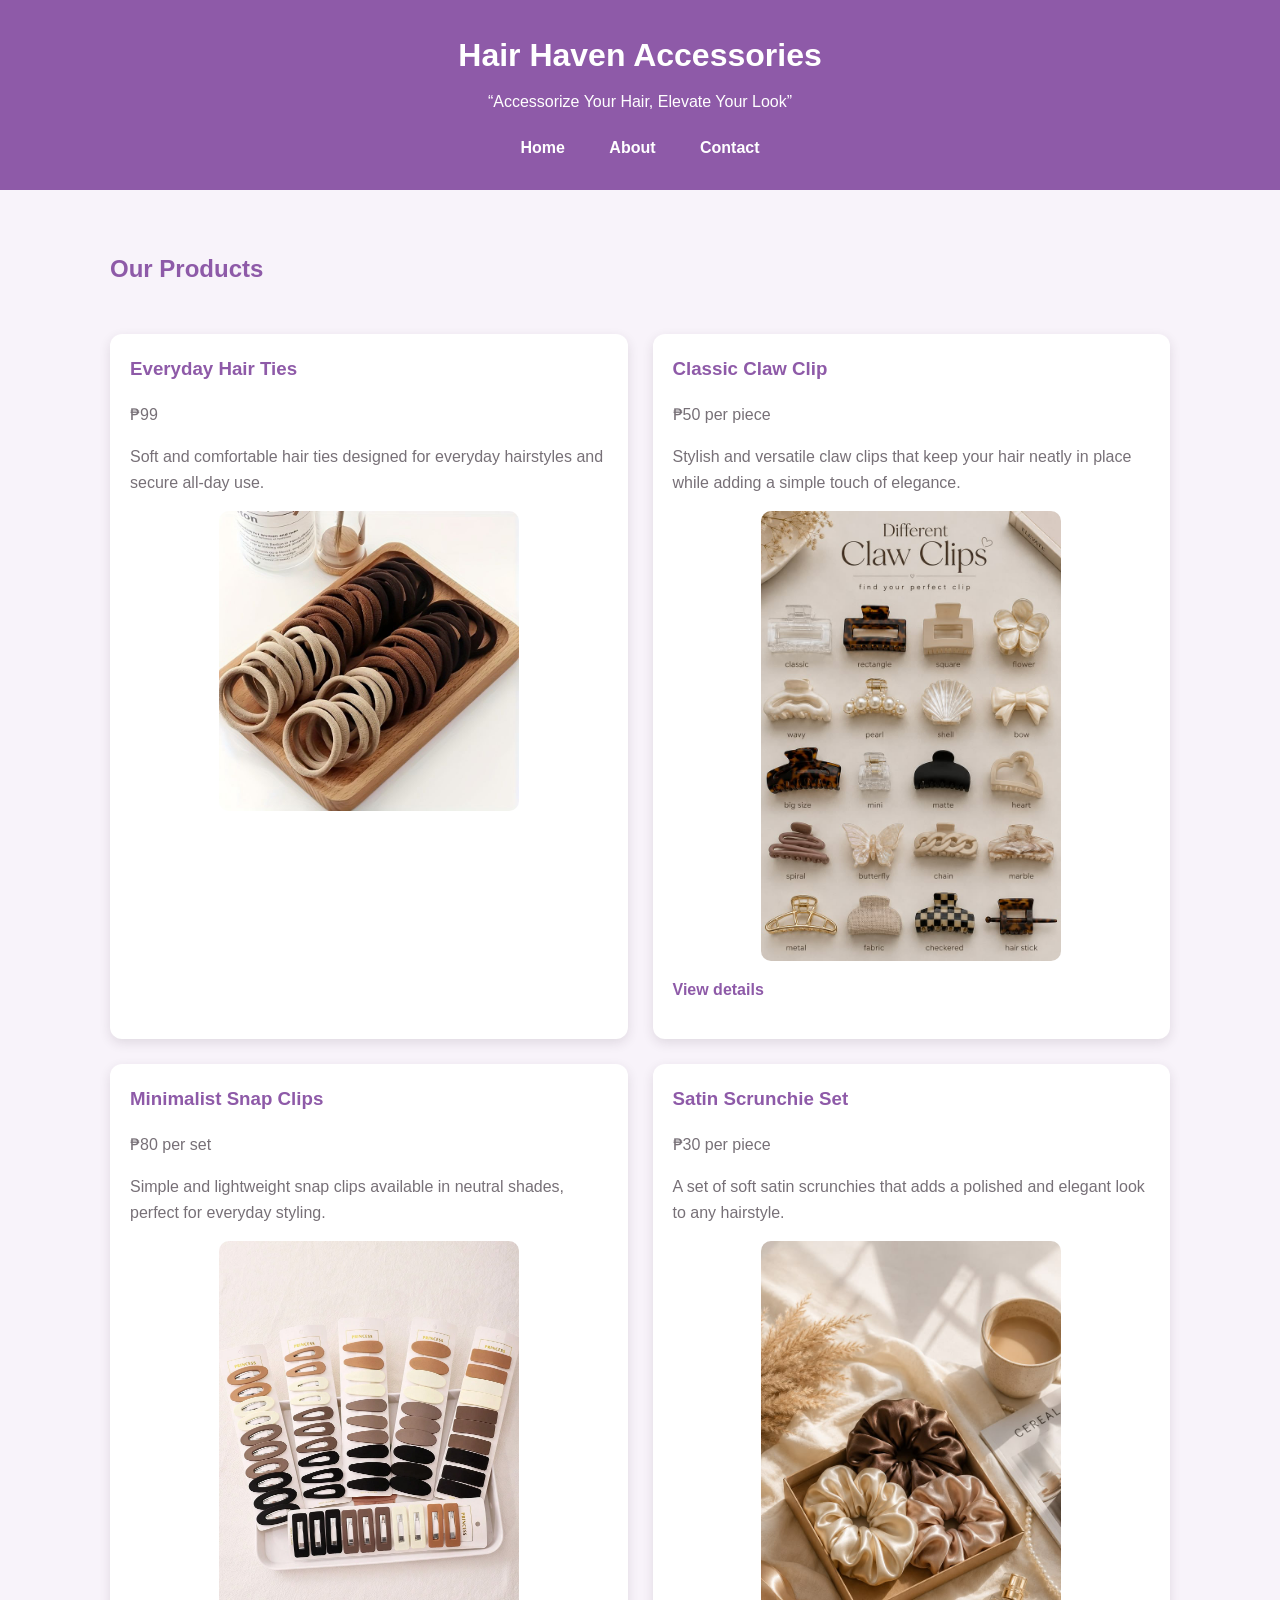
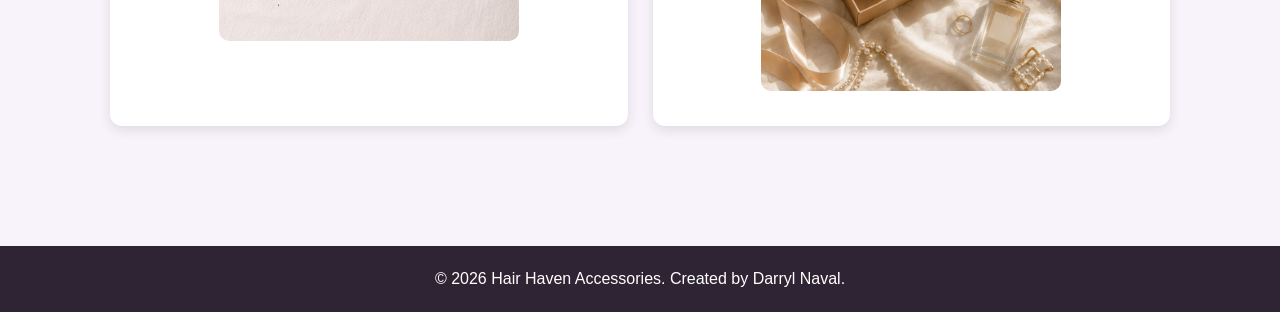
==== index.html @ d2555571 "Add files via upload" ====
<!DOCTYPE html>
<html lang="en">

<head>
    <meta charset="UTF-8">
    <meta name="viewport" content="width=device-width, initial-scale=1.0">

    <title>Hair Haven Accessories</title>

    <link rel="stylesheet" href="style.css">
</head>

<body>

    <header>

        <h1>Hair Haven Accessories</h1>

        <p>
            “Accessorize Your Hair, Elevate Your Look”
        </p>

        <nav>
            <ul>
                <li><a href="index.html">Home</a></li>
                <li><a href="about.html">About</a></li>
                <li><a href="contact.html">Contact</a></li>
            </ul>
        </nav>

    </header>

    <main>

        <section>

            <h2>Our Products</h2>

            <article>

                <h3>Everyday Hair Ties</h3>

                <p>₱99</p>

                <p>
                    Soft and comfortable hair ties designed for everyday
                    hairstyles and secure all-day use.
                </p>

                <img
                    src="hairtie.jpg"
                    alt="Neutral-colored fabric hair ties arranged on a wooden tray"
                    width="300"
                >

            </article>

            <article>

                <h3>Classic Claw Clip</h3>

                <p>₱50 per piece</p>

                <p>
                    Stylish and versatile claw clips that keep your hair
                    neatly in place while adding a simple touch of elegance.
                </p>

                <img
                    src="clamp.jpg"
                    alt="Collection of neutral-colored claw clips in different shapes and designs"
                    width="300"
                >

                <p>
                    <a href="products/classic-claw-clip.html">
                        View details
                    </a>
                </p>

            </article>

            <article>

                <h3>Minimalist Snap Clips</h3>

                <p>₱80 per set</p>

                <p>
                    Simple and lightweight snap clips available in neutral
                    shades, perfect for everyday styling.
                </p>

                <img
                    src="snapclip.jpg"
                    alt="Set of neutral-colored snap hair clips arranged on a white tray"
                    width="300"
                >

            </article>

            <article>

                <h3>Satin Scrunchie Set</h3>

                <p>₱30 per piece</p>

                <p>
                    A set of soft satin scrunchies that adds a polished and
                    elegant look to any hairstyle.
                </p>

                <img
                    src="scrunchies.jpg"
                    alt="Three satin scrunchies in cream, beige, and brown colors inside a box"
                    width="300"
                >

            </article>

        </section>

    </main>

    <footer>

        <p>
            &copy; 2026 Hair Haven Accessories. Created by Darryl Naval.
        </p>

    </footer>

</body>

</html>
---- style.css ----
/* =========================================
   1. VARIABLES
   ========================================= */

:root {
    --brand-color: #8e5aa8;
    --dark-ink: #2f2433;
    --muted-grey: #777077;
    --light-background: #f8f3fa;
}


/* =========================================
   2. BASE STYLES
   ========================================= */

* {
    box-sizing: border-box;
}

body {
    margin: 0;
    font-family: Arial, Helvetica, sans-serif;
    line-height: 1.6;
    color: var(--dark-ink);
    background-color: var(--light-background);
}

img {
    max-width: 100%;
    height: auto;
}


/* =========================================
   3. LAYOUT REGIONS
   ========================================= */

header {
    background-color: var(--brand-color);
    color: white;
    padding: 30px 20px;
    text-align: center;
}

header h1 {
    margin: 0 0 8px;
    font-size: 2rem;
}

header p {
    margin: 0 0 20px;
}

nav ul {
    list-style: none;
    padding: 0;
    margin: 0;
}

nav li {
    display: inline-block;
    margin: 0 8px;
}

nav a {
    color: white;
    text-decoration: none;
    font-weight: bold;
    padding: 8px 12px;
}

nav a:hover {
    text-decoration: underline;
}

main {
    max-width: 1100px;
    margin: 0 auto;
    padding: 40px 20px;
}

section {
    margin-bottom: 40px;
}

section h2 {
    color: var(--brand-color);
    margin-bottom: 20px;
}

footer {
    background-color: var(--dark-ink);
    color: white;
    text-align: center;
    padding: 20px;
    margin-top: 40px;
}

footer p {
    margin: 0;
}


/* =========================================
   4. COMPONENTS — PRODUCT CARDS
   ========================================= */

section:has(article) {
    display: grid;
    grid-template-columns: repeat(2, 1fr);
    gap: 25px;
}

section:has(article) h2 {
    grid-column: 1 / -1;
}

article {
    background-color: white;
    padding: 20px;
    border-radius: 12px;
    box-shadow: 0 4px 12px rgba(47, 36, 51, 0.12);
}

article h3 {
    color: var(--brand-color);
    margin-top: 0;
}

article p {
    color: var(--muted-grey);
}

article img {
    display: block;
    width: 100%;
    max-width: 300px;
    margin: 15px auto;
    border-radius: 10px;
}

article a {
    color: var(--brand-color);
    font-weight: bold;
    text-decoration: none;
}

article a:hover {
    text-decoration: underline;
}


/* =========================================
   5. FORMS AND OTHER ELEMENTS
   ========================================= */

form {
    background-color: white;
    padding: 25px;
    border-radius: 12px;
    box-shadow: 0 4px 12px rgba(47, 36, 51, 0.10);
}

fieldset {
    border: 1px solid #ddd3e2;
    border-radius: 8px;
    padding: 20px;
}

legend {
    color: var(--brand-color);
    font-weight: bold;
    padding: 0 8px;
}

input,
select,
textarea {
    width: 100%;
    max-width: 600px;
    padding: 10px;
    border: 1px solid #cfc5d2;
    border-radius: 6px;
    font: inherit;
}

textarea {
    resize: vertical;
}

button {
    background-color: var(--brand-color);
    color: white;
    border: none;
    padding: 10px 18px;
    border-radius: 6px;
    cursor: pointer;
    font-weight: bold;
}

button:hover {
    opacity: 0.9;
}


/* =========================================
   6. TABLE
   ========================================= */

table {
    width: 100%;
    border-collapse: collapse;
    background-color: white;
}

th,
td {
    padding: 12px;
    border: 1px solid #ddd3e2;
    text-align: left;
}

th {
    background-color: var(--brand-color);
    color: white;
}


/* =========================================
   7. RESPONSIVE DESIGN
   ========================================= */

@media (max-width: 700px) {

    section:has(article) {
        grid-template-columns: 1fr;
    }

    nav li {
        display: block;
        margin: 8px 0;
    }

    main {
        padding: 25px 15px;
    }

    header {
        padding: 25px 15px;
    }
}
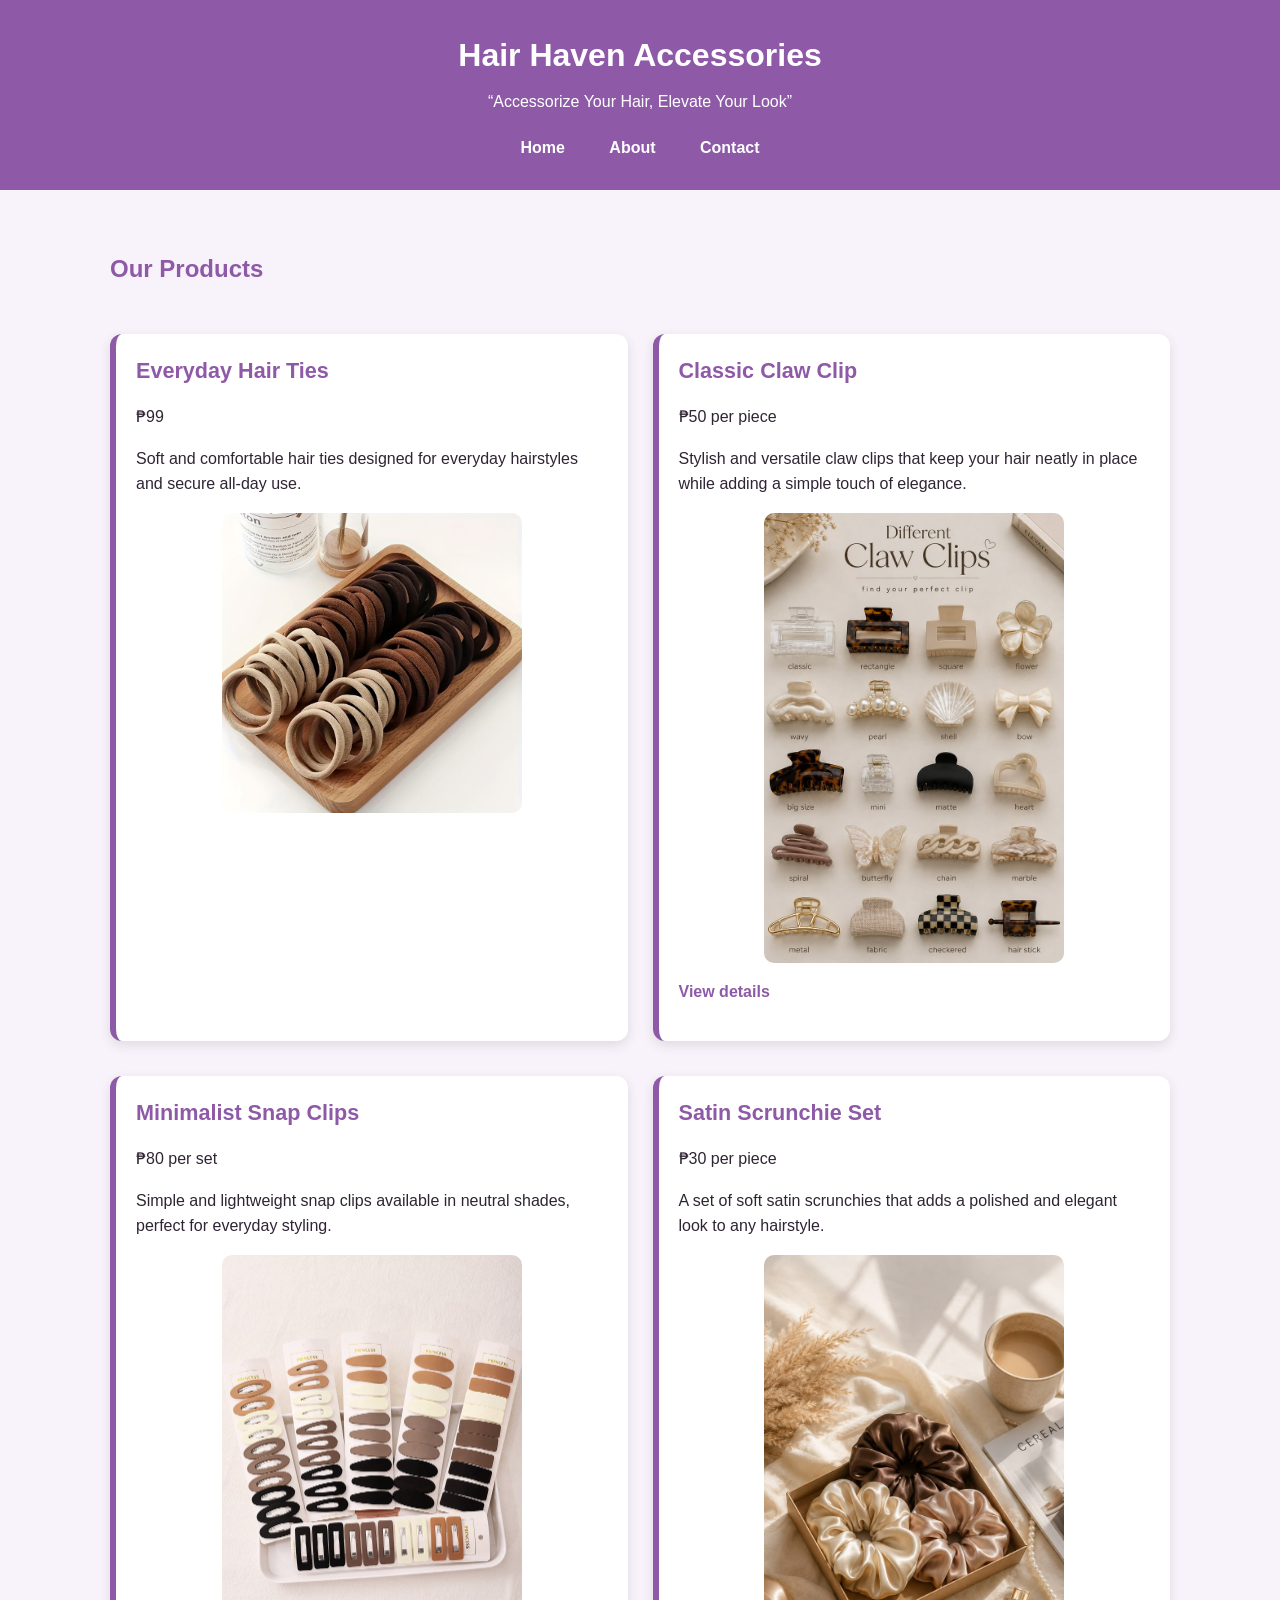
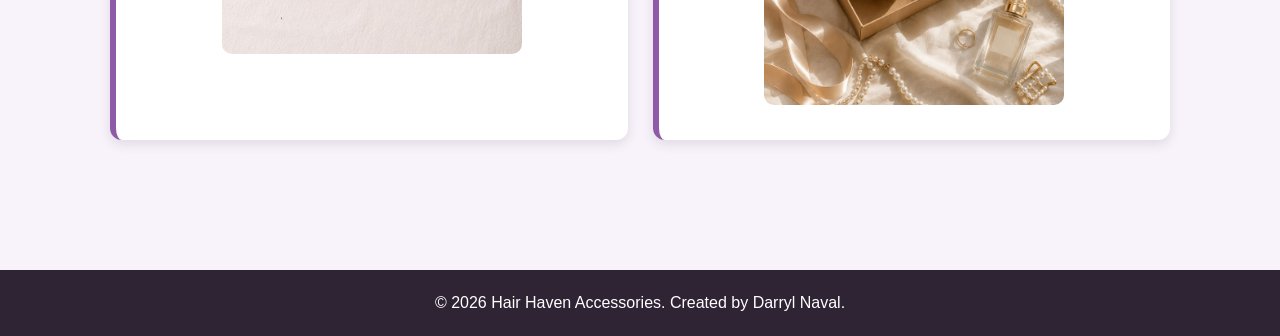
==== commit 6e8d6a89: "styling product card and form" ====
--- a/index.html
+++ b/index.html
@@ -36,9 +36,9 @@
 
             <h2>Our Products</h2>
 
-            <article>
+            <article class="product-card">
 
-                <h3>Everyday Hair Ties</h3>
+    <h3>Everyday Hair Ties</h3>
 
                 <p>₱99</p>
 
@@ -55,9 +55,9 @@
 
             </article>
 
-            <article>
+            <article class="product-card">
 
-                <h3>Classic Claw Clip</h3>
+    <h3>Classic Claw Clip</h3>
 
                 <p>₱50 per piece</p>
 
@@ -80,9 +80,9 @@
 
             </article>
 
-            <article>
+            <article class="product-card">
 
-                <h3>Minimalist Snap Clips</h3>
+    <h3>Minimalist Snap Clips</h3>
 
                 <p>₱80 per set</p>
 
@@ -99,9 +99,9 @@
 
             </article>
 
-            <article>
+            <article class="product-card">
 
-                <h3>Satin Scrunchie Set</h3>
+    <h3>Satin Scrunchie Set</h3>
 
                 <p>₱30 per piece</p>
 
--- a/style.css
+++ b/style.css
@@ -3,9 +3,9 @@
    ========================================= */
 
 :root {
-    --brand-color: #8e5aa8;
+    --brand: #8e5aa8;
     --dark-ink: #2f2433;
-    --muted-grey: #777077;
+    --muted-grey: #5f5861;
     --light-background: #f8f3fa;
 }
 
@@ -37,7 +37,7 @@
    ========================================= */
 
 header {
-    background-color: var(--brand-color);
+    background-color: var(--brand);
     color: white;
     padding: 30px 20px;
     text-align: center;
@@ -85,7 +85,7 @@
 }
 
 section h2 {
-    color: var(--brand-color);
+    color: var(--brand);
     margin-bottom: 20px;
 }
 
@@ -103,36 +103,40 @@
 
 
 /* =========================================
-   4. COMPONENTS — PRODUCT CARDS
-   ========================================= */
-
-section:has(article) {
+   4. PRODUCT CARDS
+   ========================================= */
+
+section:has(.product-card) {
     display: grid;
     grid-template-columns: repeat(2, 1fr);
     gap: 25px;
 }
 
-section:has(article) h2 {
+section:has(.product-card) h2 {
     grid-column: 1 / -1;
 }
 
-article {
-    background-color: white;
+.product-card {
+    background-color: white;
+    border-radius: 12px;
+    border-left: 6px solid var(--brand);
     padding: 20px;
-    border-radius: 12px;
+    margin-bottom: 10px;
     box-shadow: 0 4px 12px rgba(47, 36, 51, 0.12);
 }
 
-article h3 {
-    color: var(--brand-color);
+.product-card h3 {
+    color: var(--brand);
+    font-size: 1.35rem;
     margin-top: 0;
-}
-
-article p {
-    color: var(--muted-grey);
-}
-
-article img {
+    margin-bottom: 10px;
+}
+
+.product-card p {
+    color: var(--dark-ink);
+}
+
+.product-card img {
     display: block;
     width: 100%;
     max-width: 300px;
@@ -140,19 +144,19 @@
     border-radius: 10px;
 }
 
-article a {
-    color: var(--brand-color);
+.product-card a {
+    color: var(--brand);
     font-weight: bold;
     text-decoration: none;
 }
 
-article a:hover {
+.product-card a:hover {
     text-decoration: underline;
 }
 
 
 /* =========================================
-   5. FORMS AND OTHER ELEMENTS
+   5. CONTACT AND ORDER FORMS
    ========================================= */
 
 form {
@@ -163,15 +167,20 @@
 }
 
 fieldset {
-    border: 1px solid #ddd3e2;
-    border-radius: 8px;
+    border: 1px solid #cfc5d2;
+    border-radius: 10px;
     padding: 20px;
+    margin-bottom: 20px;
 }
 
 legend {
-    color: var(--brand-color);
+    color: var(--brand);
     font-weight: bold;
     padding: 0 8px;
+}
+
+label {
+    font-weight: bold;
 }
 
 input,
@@ -179,23 +188,43 @@
 textarea {
     width: 100%;
     max-width: 600px;
-    padding: 10px;
-    border: 1px solid #cfc5d2;
+    padding: 12px;
+    border: 1px solid #a99fac;
     border-radius: 6px;
     font: inherit;
+    color: var(--dark-ink);
+    background-color: white;
 }
 
 textarea {
     resize: vertical;
 }
 
+
+/* =========================================
+   6. FORM FOCUS STATE
+   ========================================= */
+
+input:focus,
+textarea:focus,
+select:focus {
+    outline: 3px solid var(--brand);
+    outline-offset: 2px;
+}
+
+
+/* =========================================
+   7. SUBMIT BUTTON
+   ========================================= */
+
 button {
-    background-color: var(--brand-color);
-    color: white;
+    background-color: var(--brand);
+    color: white;
+    padding: 12px 20px;
     border: none;
-    padding: 10px 18px;
     border-radius: 6px;
     cursor: pointer;
+    font: inherit;
     font-weight: bold;
 }
 
@@ -203,9 +232,14 @@
     opacity: 0.9;
 }
 
-
-/* =========================================
-   6. TABLE
+button:focus {
+    outline: 3px solid var(--brand);
+    outline-offset: 2px;
+}
+
+
+/* =========================================
+   8. TABLE
    ========================================= */
 
 table {
@@ -217,23 +251,23 @@
 th,
 td {
     padding: 12px;
-    border: 1px solid #ddd3e2;
+    border: 1px solid #cfc5d2;
     text-align: left;
 }
 
 th {
-    background-color: var(--brand-color);
-    color: white;
-}
-
-
-/* =========================================
-   7. RESPONSIVE DESIGN
+    background-color: var(--brand);
+    color: white;
+}
+
+
+/* =========================================
+   9. RESPONSIVE DESIGN
    ========================================= */
 
 @media (max-width: 700px) {
 
-    section:has(article) {
+    section:has(.product-card) {
         grid-template-columns: 1fr;
     }
 
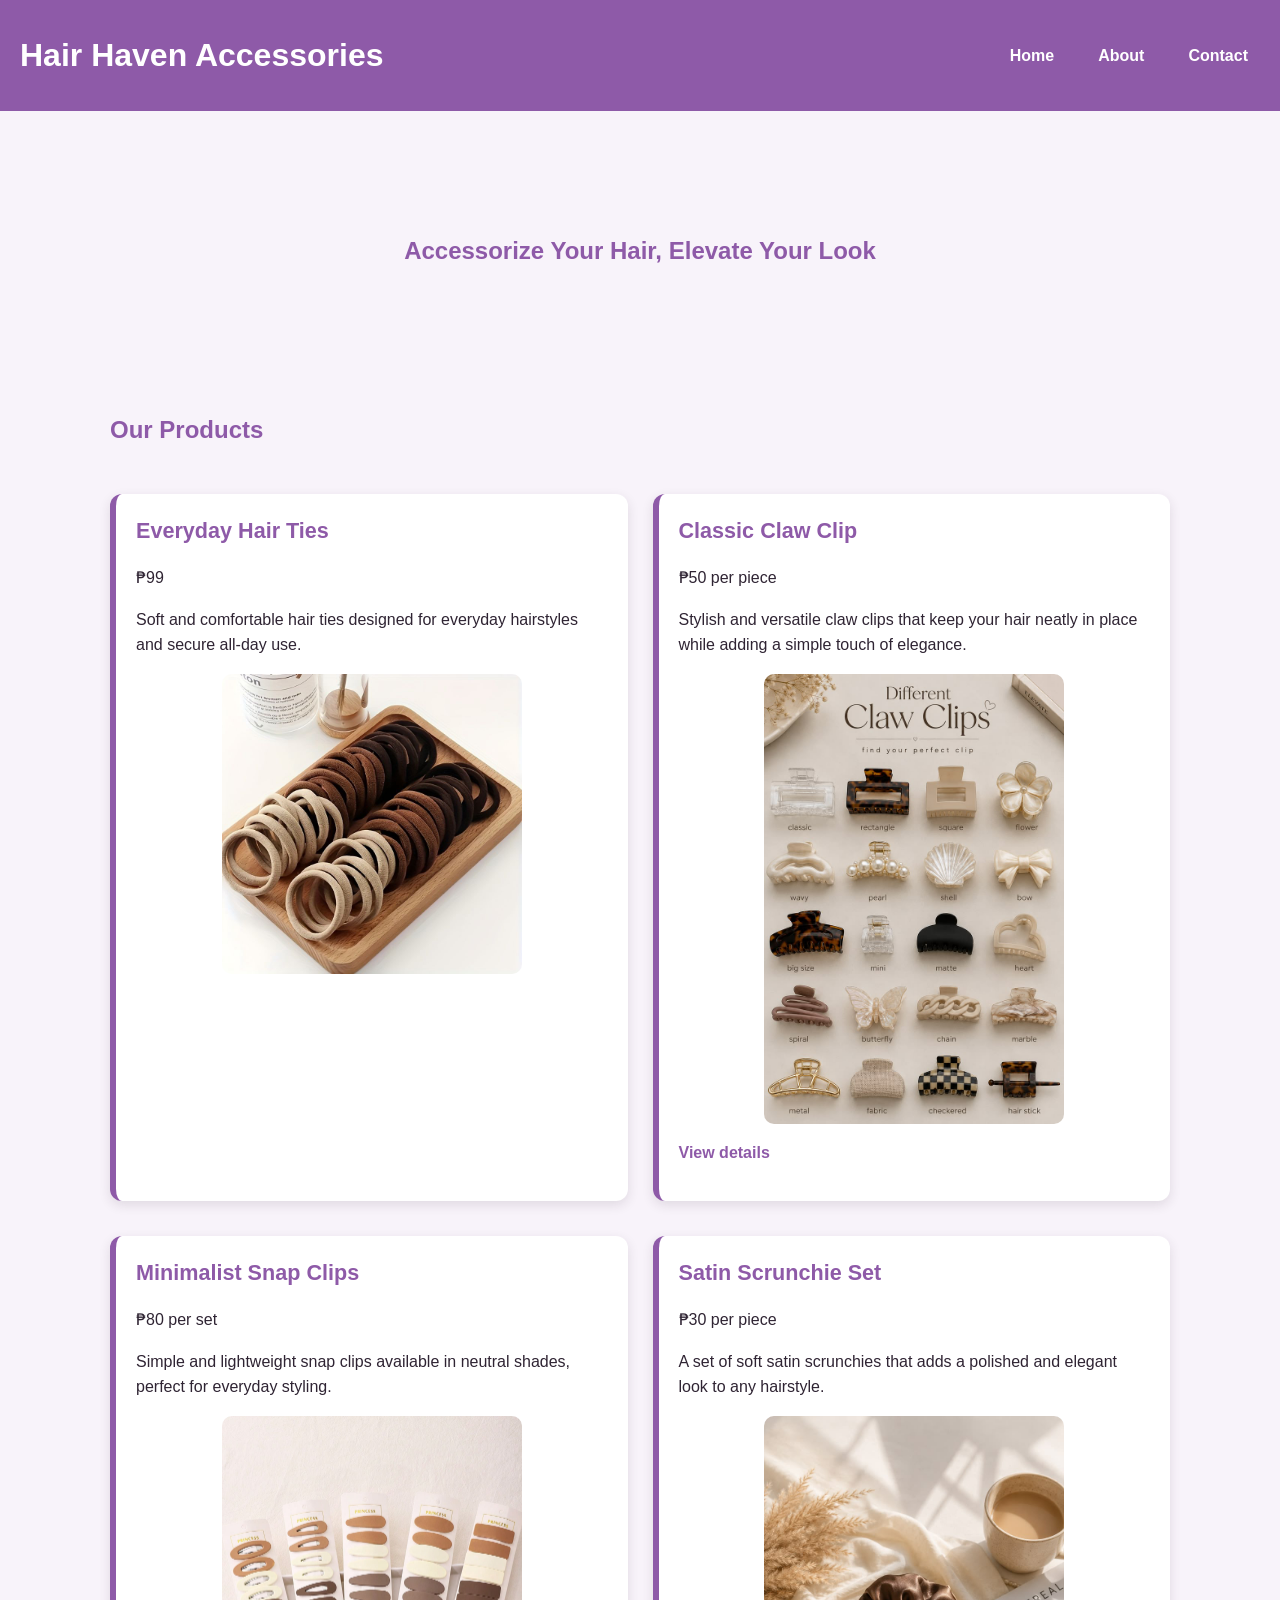
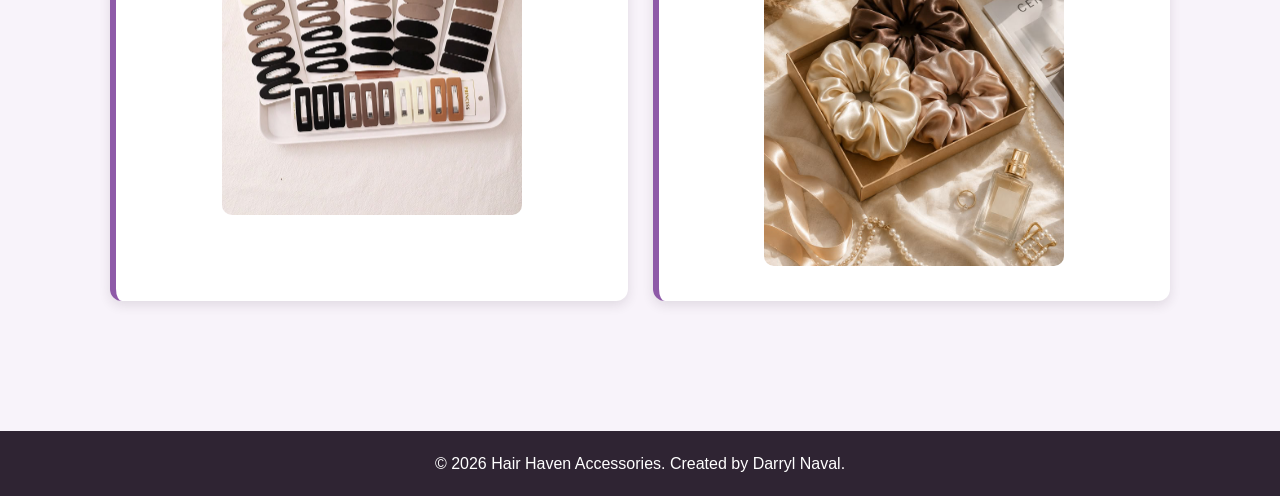
==== commit 02a1f0c6: "rebuild header with flexbox" ====
--- a/index.html
+++ b/index.html
@@ -16,10 +16,6 @@
 
         <h1>Hair Haven Accessories</h1>
 
-        <p>
-            “Accessorize Your Hair, Elevate Your Look”
-        </p>
-
         <nav>
             <ul>
                 <li><a href="index.html">Home</a></li>
@@ -30,15 +26,28 @@
 
     </header>
 
+
     <main>
 
-        <section>
+        <!-- CENTERED HERO SECTION -->
+
+        <section class="hero-section">
+
+            <h2>Accessorize Your Hair, Elevate Your Look</h2>
+
+        </section>
+
+
+        <!-- PRODUCTS SECTION -->
+
+        <section class="products-section">
 
             <h2>Our Products</h2>
 
+
             <article class="product-card">
 
-    <h3>Everyday Hair Ties</h3>
+                <h3>Everyday Hair Ties</h3>
 
                 <p>₱99</p>
 
@@ -55,9 +64,10 @@
 
             </article>
 
+
             <article class="product-card">
 
-    <h3>Classic Claw Clip</h3>
+                <h3>Classic Claw Clip</h3>
 
                 <p>₱50 per piece</p>
 
@@ -80,9 +90,10 @@
 
             </article>
 
+
             <article class="product-card">
 
-    <h3>Minimalist Snap Clips</h3>
+                <h3>Minimalist Snap Clips</h3>
 
                 <p>₱80 per set</p>
 
@@ -99,9 +110,10 @@
 
             </article>
 
+
             <article class="product-card">
 
-    <h3>Satin Scrunchie Set</h3>
+                <h3>Satin Scrunchie Set</h3>
 
                 <p>₱30 per piece</p>
 
@@ -122,6 +134,7 @@
 
     </main>
 
+
     <footer>
 
         <p>
--- a/style.css
+++ b/style.css
@@ -40,39 +40,51 @@
     background-color: var(--brand);
     color: white;
     padding: 30px 20px;
-    text-align: center;
+
+    /* FLEXBOX HEADER */
+    display: flex;
+    justify-content: space-between;
+    align-items: center;
 }
 
 header h1 {
-    margin: 0 0 8px;
+    margin: 0;
     font-size: 2rem;
 }
 
-header p {
-    margin: 0 0 20px;
-}
-
-nav ul {
+
+/* =========================================
+   3.1 NAVIGATION FLEXBOX
+   ========================================= */
+
+header nav ul {
+    display: flex;
+    gap: 20px;
+
     list-style: none;
     padding: 0;
     margin: 0;
 }
 
-nav li {
-    display: inline-block;
-    margin: 0 8px;
-}
-
-nav a {
+header nav li {
+    margin: 0;
+}
+
+header nav a {
     color: white;
     text-decoration: none;
     font-weight: bold;
     padding: 8px 12px;
 }
 
-nav a:hover {
+header nav a:hover {
     text-decoration: underline;
 }
+
+
+/* =========================================
+   3.2 MAIN CONTENT
+   ========================================= */
 
 main {
     max-width: 1100px;
@@ -84,10 +96,40 @@
     margin-bottom: 40px;
 }
 
+
+/* =========================================
+   3.3 CENTERED HERO SECTION
+   ========================================= */
+
+.hero-section {
+    min-height: 200px;
+
+    display: flex;
+    justify-content: center;
+    align-items: center;
+
+    text-align: center;
+}
+
+.hero-section h2 {
+    color: var(--brand);
+    margin: 0;
+}
+
+
+/* =========================================
+   3.4 SECTION HEADINGS
+   ========================================= */
+
 section h2 {
     color: var(--brand);
     margin-bottom: 20px;
 }
+
+
+/* =========================================
+   3.5 FOOTER
+   ========================================= */
 
 footer {
     background-color: var(--dark-ink);
@@ -106,13 +148,13 @@
    4. PRODUCT CARDS
    ========================================= */
 
-section:has(.product-card) {
+.products-section {
     display: grid;
     grid-template-columns: repeat(2, 1fr);
     gap: 25px;
 }
 
-section:has(.product-card) h2 {
+.products-section h2 {
     grid-column: 1 / -1;
 }
 
@@ -267,20 +309,15 @@
 
 @media (max-width: 700px) {
 
-    section:has(.product-card) {
+    .products-section {
         grid-template-columns: 1fr;
     }
 
-    nav li {
-        display: block;
-        margin: 8px 0;
+    header {
+        padding: 25px 15px;
     }
 
     main {
         padding: 25px 15px;
     }
-
-    header {
-        padding: 25px 15px;
-    }
 }
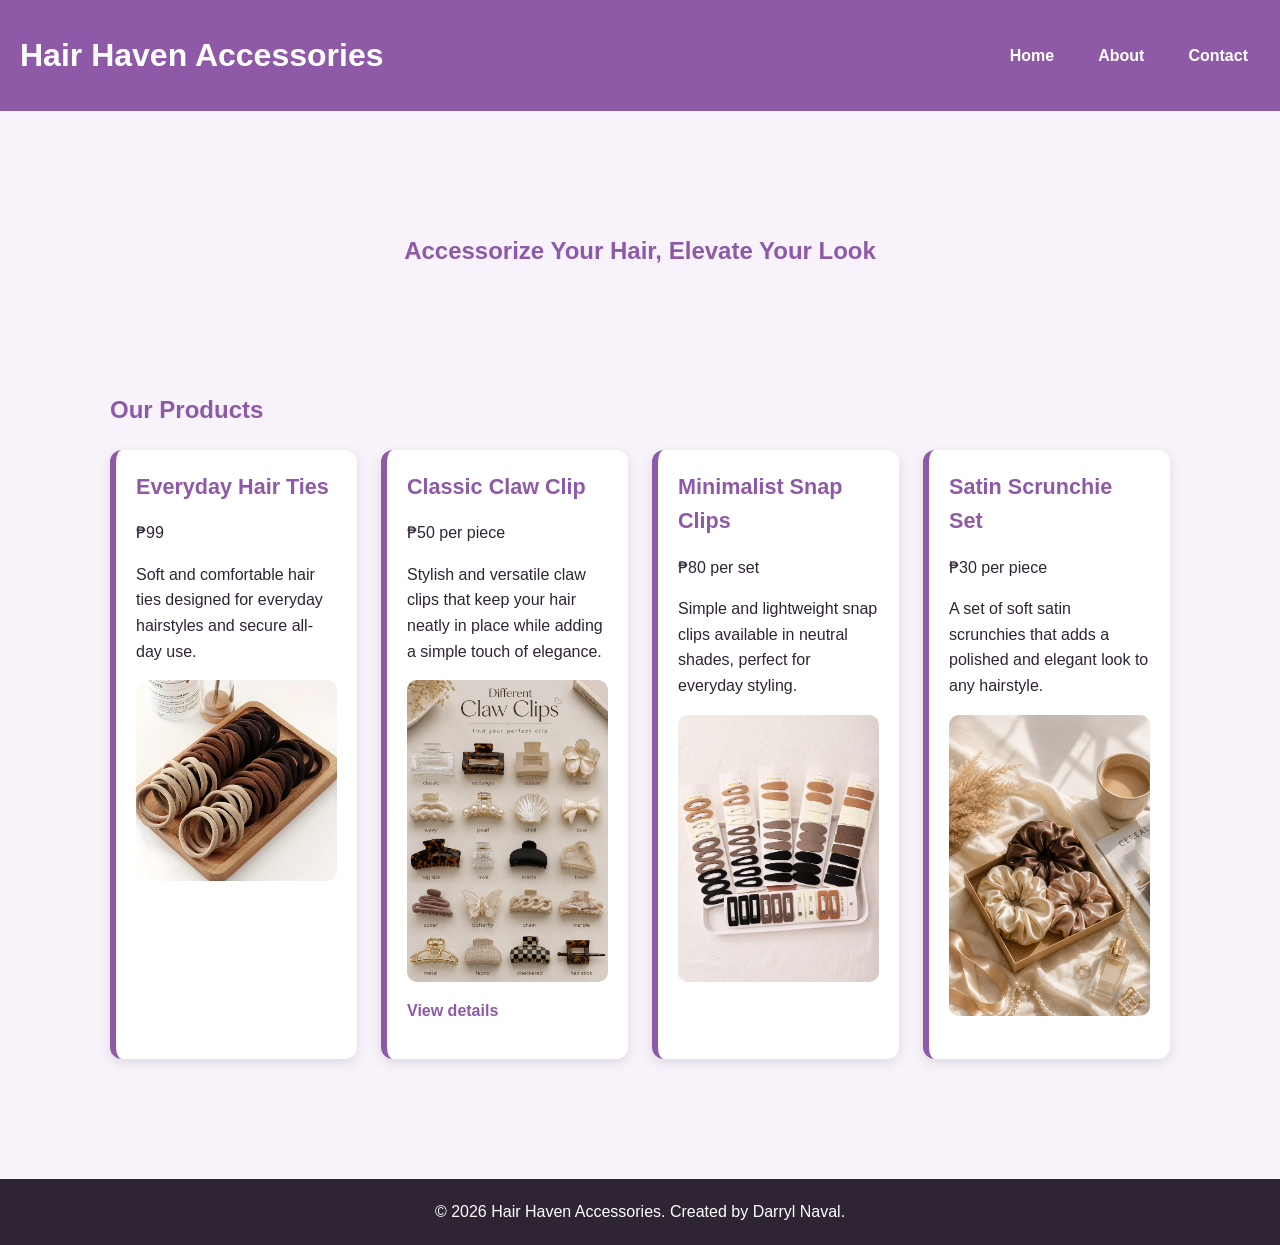
==== commit d47aad96: "side by side product" ====
--- a/index.html
+++ b/index.html
@@ -11,6 +11,8 @@
 </head>
 
 <body>
+
+    <!-- HEADER -->
 
     <header>
 
@@ -45,95 +47,115 @@
             <h2>Our Products</h2>
 
 
-            <article class="product-card">
+            <!-- PRODUCT GRID -->
 
-                <h3>Everyday Hair Ties</h3>
-
-                <p>₱99</p>
-
-                <p>
-                    Soft and comfortable hair ties designed for everyday
-                    hairstyles and secure all-day use.
-                </p>
-
-                <img
-                    src="hairtie.jpg"
-                    alt="Neutral-colored fabric hair ties arranged on a wooden tray"
-                    width="300"
-                >
-
-            </article>
+            <div class="product-grid">
 
 
-            <article class="product-card">
+                <!-- PRODUCT 1 -->
 
-                <h3>Classic Claw Clip</h3>
+                <article class="product-card">
 
-                <p>₱50 per piece</p>
+                    <h3>Everyday Hair Ties</h3>
 
-                <p>
-                    Stylish and versatile claw clips that keep your hair
-                    neatly in place while adding a simple touch of elegance.
-                </p>
+                    <p>₱99</p>
 
-                <img
-                    src="clamp.jpg"
-                    alt="Collection of neutral-colored claw clips in different shapes and designs"
-                    width="300"
-                >
+                    <p>
+                        Soft and comfortable hair ties designed for everyday
+                        hairstyles and secure all-day use.
+                    </p>
 
-                <p>
-                    <a href="products/classic-claw-clip.html">
-                        View details
-                    </a>
-                </p>
+                    <img
+                        src="hairtie.jpg"
+                        alt="Neutral-colored fabric hair ties arranged on a wooden tray"
+                        width="300"
+                    >
 
-            </article>
+                </article>
 
 
-            <article class="product-card">
+                <!-- PRODUCT 2 -->
 
-                <h3>Minimalist Snap Clips</h3>
+                <article class="product-card">
 
-                <p>₱80 per set</p>
+                    <h3>Classic Claw Clip</h3>
 
-                <p>
-                    Simple and lightweight snap clips available in neutral
-                    shades, perfect for everyday styling.
-                </p>
+                    <p>₱50 per piece</p>
 
-                <img
-                    src="snapclip.jpg"
-                    alt="Set of neutral-colored snap hair clips arranged on a white tray"
-                    width="300"
-                >
+                    <p>
+                        Stylish and versatile claw clips that keep your hair
+                        neatly in place while adding a simple touch of elegance.
+                    </p>
 
-            </article>
+                    <img
+                        src="clamp.jpg"
+                        alt="Collection of neutral-colored claw clips in different shapes and designs"
+                        width="300"
+                    >
+
+                    <p>
+                        <a href="products/classic-claw-clip.html">
+                            View details
+                        </a>
+                    </p>
+
+                </article>
 
 
-            <article class="product-card">
+                <!-- PRODUCT 3 -->
 
-                <h3>Satin Scrunchie Set</h3>
+                <article class="product-card">
 
-                <p>₱30 per piece</p>
+                    <h3>Minimalist Snap Clips</h3>
 
-                <p>
-                    A set of soft satin scrunchies that adds a polished and
-                    elegant look to any hairstyle.
-                </p>
+                    <p>₱80 per set</p>
 
-                <img
-                    src="scrunchies.jpg"
-                    alt="Three satin scrunchies in cream, beige, and brown colors inside a box"
-                    width="300"
-                >
+                    <p>
+                        Simple and lightweight snap clips available in neutral
+                        shades, perfect for everyday styling.
+                    </p>
 
-            </article>
+                    <img
+                        src="snapclip.jpg"
+                        alt="Set of neutral-colored snap hair clips arranged on a white tray"
+                        width="300"
+                    >
+
+                </article>
+
+
+                <!-- PRODUCT 4 -->
+
+                <article class="product-card">
+
+                    <h3>Satin Scrunchie Set</h3>
+
+                    <p>₱30 per piece</p>
+
+                    <p>
+                        A set of soft satin scrunchies that adds a polished and
+                        elegant look to any hairstyle.
+                    </p>
+
+                    <img
+                        src="scrunchies.jpg"
+                        alt="Three satin scrunchies in cream, beige, and brown colors inside a box"
+                        width="300"
+                    >
+
+                </article>
+
+
+            </div>
+            <!-- END PRODUCT GRID -->
+
 
         </section>
 
     </main>
 
+
+    <!-- FOOTER -->
 
     <footer>
 
--- a/style.css
+++ b/style.css
@@ -33,7 +33,7 @@
 
 
 /* =========================================
-   3. LAYOUT REGIONS
+   3. FLEXBOX HEADER
    ========================================= */
 
 header {
@@ -41,7 +41,6 @@
     color: white;
     padding: 30px 20px;
 
-    /* FLEXBOX HEADER */
     display: flex;
     justify-content: space-between;
     align-items: center;
@@ -54,7 +53,7 @@
 
 
 /* =========================================
-   3.1 NAVIGATION FLEXBOX
+   3.1 NAVIGATION
    ========================================= */
 
 header nav ul {
@@ -145,25 +144,29 @@
 
 
 /* =========================================
-   4. PRODUCT CARDS
-   ========================================= */
-
-.products-section {
-    display: grid;
-    grid-template-columns: repeat(2, 1fr);
-    gap: 25px;
-}
-
-.products-section h2 {
-    grid-column: 1 / -1;
-}
+   4. PRODUCT GRID - FLEXBOX
+   ========================================= */
+
+.product-grid {
+    display: flex;
+    flex-wrap: wrap;
+    gap: 24px;
+}
+
+
+/* =========================================
+   4.1 PRODUCT CARDS
+   ========================================= */
 
 .product-card {
+    flex: 1 1 240px;
+
     background-color: white;
     border-radius: 12px;
     border-left: 6px solid var(--brand);
     padding: 20px;
-    margin-bottom: 10px;
+    margin-bottom: 0;
+
     box-shadow: 0 4px 12px rgba(47, 36, 51, 0.12);
 }
 
@@ -300,24 +303,4 @@
 th {
     background-color: var(--brand);
     color: white;
-}
-
-
-/* =========================================
-   9. RESPONSIVE DESIGN
-   ========================================= */
-
-@media (max-width: 700px) {
-
-    .products-section {
-        grid-template-columns: 1fr;
-    }
-
-    header {
-        padding: 25px 15px;
-    }
-
-    main {
-        padding: 25px 15px;
-    }
 }
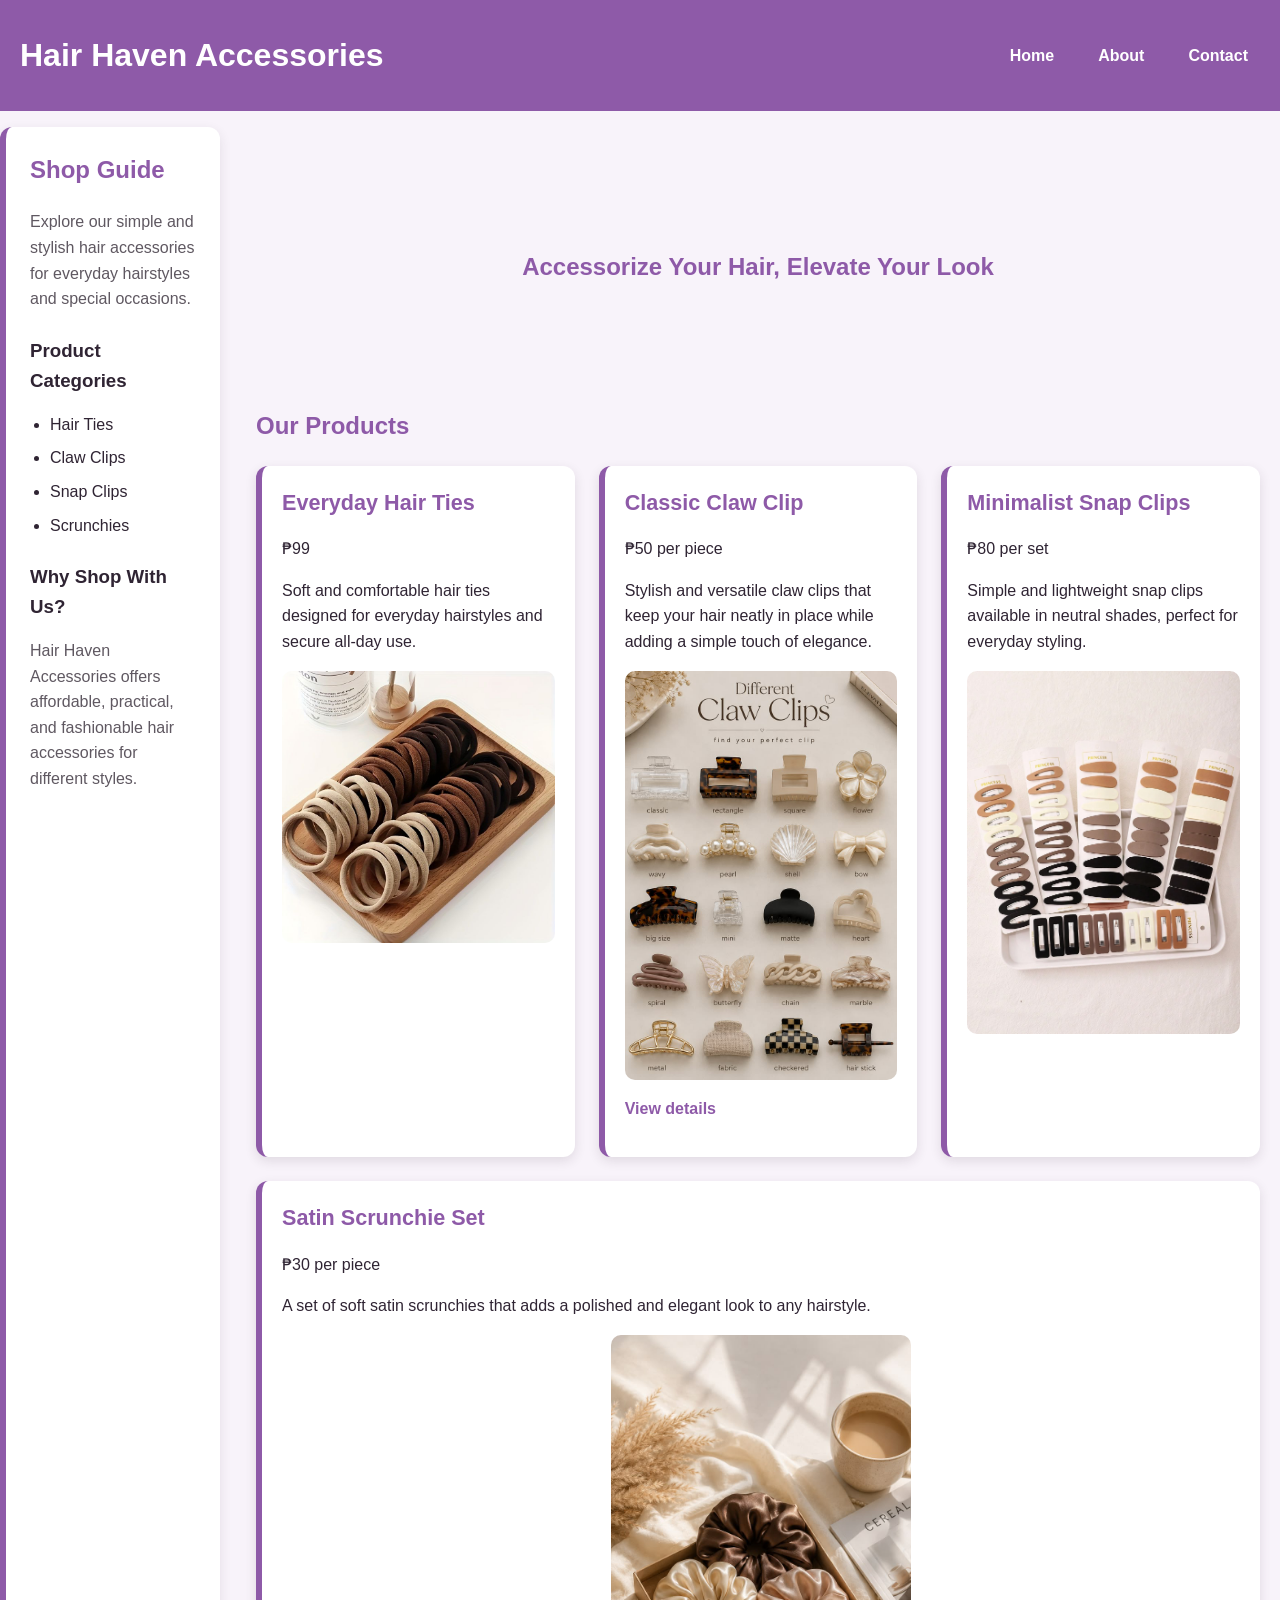
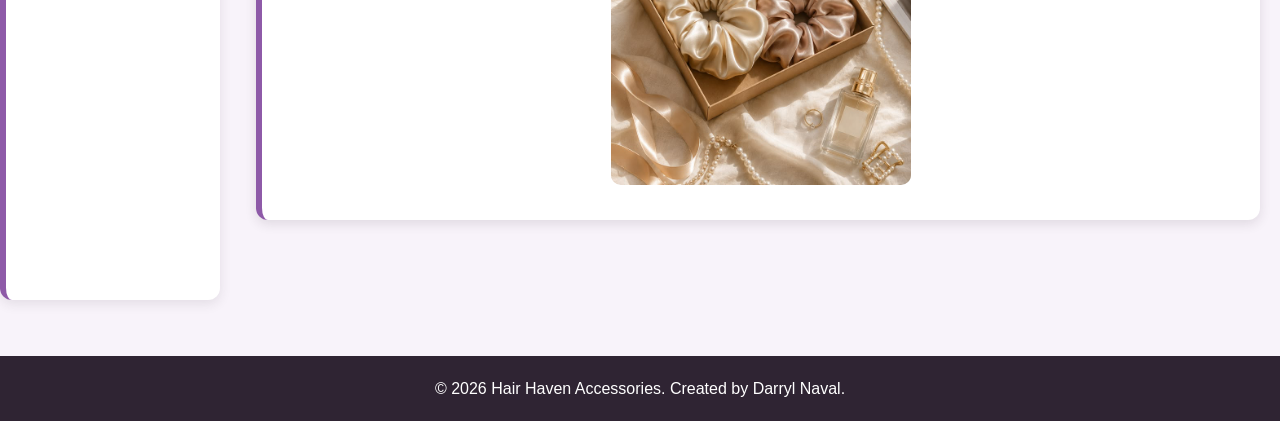
==== commit 62ec251b: "7.1 Give Your Shop a Grid Layout" ====
--- a/index.html
+++ b/index.html
@@ -12,158 +12,194 @@
 
 <body>
 
-    <!-- HEADER -->
-
-    <header>
-
-        <h1>Hair Haven Accessories</h1>
-
-        <nav>
+    <div class="page">
+
+        <!-- HEADER -->
+
+        <header>
+
+            <h1>Hair Haven Accessories</h1>
+
+            <nav>
+                <ul>
+                    <li><a href="index.html">Home</a></li>
+                    <li><a href="about.html">About</a></li>
+                    <li><a href="contact.html">Contact</a></li>
+                </ul>
+            </nav>
+
+        </header>
+
+
+        <!-- SIDEBAR -->
+
+        <aside>
+
+            <h2>Shop Guide</h2>
+
+            <p>
+                Explore our simple and stylish hair accessories for
+                everyday hairstyles and special occasions.
+            </p>
+
+            <h3>Product Categories</h3>
+
             <ul>
-                <li><a href="index.html">Home</a></li>
-                <li><a href="about.html">About</a></li>
-                <li><a href="contact.html">Contact</a></li>
+                <li>Hair Ties</li>
+                <li>Claw Clips</li>
+                <li>Snap Clips</li>
+                <li>Scrunchies</li>
             </ul>
-        </nav>
-
-    </header>
-
-
-    <main>
-
-        <!-- CENTERED HERO SECTION -->
-
-        <section class="hero-section">
-
-            <h2>Accessorize Your Hair, Elevate Your Look</h2>
-
-        </section>
-
-
-        <!-- PRODUCTS SECTION -->
-
-        <section class="products-section">
-
-            <h2>Our Products</h2>
-
-
-            <!-- PRODUCT GRID -->
-
-            <div class="product-grid">
-
-
-                <!-- PRODUCT 1 -->
-
-                <article class="product-card">
-
-                    <h3>Everyday Hair Ties</h3>
-
-                    <p>₱99</p>
-
-                    <p>
-                        Soft and comfortable hair ties designed for everyday
-                        hairstyles and secure all-day use.
-                    </p>
-
-                    <img
-                        src="hairtie.jpg"
-                        alt="Neutral-colored fabric hair ties arranged on a wooden tray"
-                        width="300"
-                    >
-
-                </article>
-
-
-                <!-- PRODUCT 2 -->
-
-                <article class="product-card">
-
-                    <h3>Classic Claw Clip</h3>
-
-                    <p>₱50 per piece</p>
-
-                    <p>
-                        Stylish and versatile claw clips that keep your hair
-                        neatly in place while adding a simple touch of elegance.
-                    </p>
-
-                    <img
-                        src="clamp.jpg"
-                        alt="Collection of neutral-colored claw clips in different shapes and designs"
-                        width="300"
-                    >
-
-                    <p>
-                        <a href="products/classic-claw-clip.html">
-                            View details
-                        </a>
-                    </p>
-
-                </article>
-
-
-                <!-- PRODUCT 3 -->
-
-                <article class="product-card">
-
-                    <h3>Minimalist Snap Clips</h3>
-
-                    <p>₱80 per set</p>
-
-                    <p>
-                        Simple and lightweight snap clips available in neutral
-                        shades, perfect for everyday styling.
-                    </p>
-
-                    <img
-                        src="snapclip.jpg"
-                        alt="Set of neutral-colored snap hair clips arranged on a white tray"
-                        width="300"
-                    >
-
-                </article>
-
-
-                <!-- PRODUCT 4 -->
-
-                <article class="product-card">
-
-                    <h3>Satin Scrunchie Set</h3>
-
-                    <p>₱30 per piece</p>
-
-                    <p>
-                        A set of soft satin scrunchies that adds a polished and
-                        elegant look to any hairstyle.
-                    </p>
-
-                    <img
-                        src="scrunchies.jpg"
-                        alt="Three satin scrunchies in cream, beige, and brown colors inside a box"
-                        width="300"
-                    >
-
-                </article>
-
-
-            </div>
-            <!-- END PRODUCT GRID -->
-
-
-        </section>
-
-    </main>
-
-
-    <!-- FOOTER -->
-
-    <footer>
-
-        <p>
-            &copy; 2026 Hair Haven Accessories. Created by Darryl Naval.
-        </p>
-
-    </footer>
+
+            <h3>Why Shop With Us?</h3>
+
+            <p>
+                Hair Haven Accessories offers affordable, practical,
+                and fashionable hair accessories for different styles.
+            </p>
+
+        </aside>
+
+
+        <!-- MAIN -->
+
+        <main>
+
+            <!-- CENTERED HERO SECTION -->
+
+            <section class="hero-section">
+
+                <h2>Accessorize Your Hair, Elevate Your Look</h2>
+
+            </section>
+
+
+            <!-- PRODUCTS SECTION -->
+
+            <section class="products-section">
+
+                <h2>Our Products</h2>
+
+
+                <!-- PRODUCT GRID -->
+
+                <div class="product-grid">
+
+
+                    <!-- PRODUCT 1 -->
+
+                    <article class="product-card">
+
+                        <h3>Everyday Hair Ties</h3>
+
+                        <p>₱99</p>
+
+                        <p>
+                            Soft and comfortable hair ties designed for everyday
+                            hairstyles and secure all-day use.
+                        </p>
+
+                        <img
+                            src="hairtie.jpg"
+                            alt="Neutral-colored fabric hair ties arranged on a wooden tray"
+                            width="300"
+                        >
+
+                    </article>
+
+
+                    <!-- PRODUCT 2 -->
+
+                    <article class="product-card">
+
+                        <h3>Classic Claw Clip</h3>
+
+                        <p>₱50 per piece</p>
+
+                        <p>
+                            Stylish and versatile claw clips that keep your hair
+                            neatly in place while adding a simple touch of elegance.
+                        </p>
+
+                        <img
+                            src="clamp.jpg"
+                            alt="Collection of neutral-colored claw clips in different shapes and designs"
+                            width="300"
+                        >
+
+                        <p>
+                            <a href="products/classic-claw-clip.html">
+                                View details
+                            </a>
+                        </p>
+
+                    </article>
+
+
+                    <!-- PRODUCT 3 -->
+
+                    <article class="product-card">
+
+                        <h3>Minimalist Snap Clips</h3>
+
+                        <p>₱80 per set</p>
+
+                        <p>
+                            Simple and lightweight snap clips available in neutral
+                            shades, perfect for everyday styling.
+                        </p>
+
+                        <img
+                            src="snapclip.jpg"
+                            alt="Set of neutral-colored snap hair clips arranged on a white tray"
+                            width="300"
+                        >
+
+                    </article>
+
+
+                    <!-- PRODUCT 4 -->
+
+                    <article class="product-card">
+
+                        <h3>Satin Scrunchie Set</h3>
+
+                        <p>₱30 per piece</p>
+
+                        <p>
+                            A set of soft satin scrunchies that adds a polished and
+                            elegant look to any hairstyle.
+                        </p>
+
+                        <img
+                            src="scrunchies.jpg"
+                            alt="Three satin scrunchies in cream, beige, and brown colors inside a box"
+                            width="300"
+                        >
+
+                    </article>
+
+
+                </div>
+                <!-- END PRODUCT GRID -->
+
+
+            </section>
+
+        </main>
+
+
+        <!-- FOOTER -->
+
+        <footer>
+
+            <p>
+                &copy; 2026 Hair Haven Accessories. Created by Darryl Naval.
+            </p>
+
+        </footer>
+
+    </div>
 
 </body>
 
--- a/style.css
+++ b/style.css
@@ -18,6 +18,10 @@
     box-sizing: border-box;
 }
 
+html {
+    scroll-behavior: smooth;
+}
+
 body {
     margin: 0;
     font-family: Arial, Helvetica, sans-serif;
@@ -33,7 +37,48 @@
 
 
 /* =========================================
-   3. FLEXBOX HEADER
+   3. PAGE GRID LAYOUT
+   ========================================= */
+
+.page {
+    display: grid;
+
+    grid-template-columns: 220px 1fr;
+
+    grid-template-areas:
+        "masthead masthead"
+        "side     main"
+        "foot     foot";
+
+    gap: 16px;
+
+    min-height: 100vh;
+}
+
+
+/* =========================================
+   3.1 GRID AREA ASSIGNMENTS
+   ========================================= */
+
+header {
+    grid-area: masthead;
+}
+
+aside {
+    grid-area: side;
+}
+
+main {
+    grid-area: main;
+}
+
+footer {
+    grid-area: foot;
+}
+
+
+/* =========================================
+   3.2 FLEXBOX HEADER
    ========================================= */
 
 header {
@@ -44,6 +89,8 @@
     display: flex;
     justify-content: space-between;
     align-items: center;
+
+    gap: 20px;
 }
 
 header h1 {
@@ -53,7 +100,7 @@
 
 
 /* =========================================
-   3.1 NAVIGATION
+   3.3 NAVIGATION - FLEXBOX
    ========================================= */
 
 header nav ul {
@@ -82,12 +129,49 @@
 
 
 /* =========================================
-   3.2 MAIN CONTENT
+   3.4 SIDEBAR
+   ========================================= */
+
+aside {
+    background-color: white;
+    border-left: 6px solid var(--brand);
+    border-radius: 12px;
+
+    padding: 24px;
+
+    box-shadow: 0 4px 12px rgba(47, 36, 51, 0.10);
+}
+
+aside h2 {
+    color: var(--brand);
+    margin-top: 0;
+}
+
+aside h3 {
+    color: var(--dark-ink);
+    margin-top: 24px;
+    margin-bottom: 8px;
+}
+
+aside p {
+    color: var(--muted-grey);
+}
+
+aside ul {
+    padding-left: 20px;
+}
+
+aside li {
+    margin-bottom: 8px;
+}
+
+
+/* =========================================
+   4. MAIN CONTENT
    ========================================= */
 
 main {
-    max-width: 1100px;
-    margin: 0 auto;
+    min-width: 0;
     padding: 40px 20px;
 }
 
@@ -95,9 +179,14 @@
     margin-bottom: 40px;
 }
 
-
-/* =========================================
-   3.3 CENTERED HERO SECTION
+section h2 {
+    color: var(--brand);
+    margin-bottom: 20px;
+}
+
+
+/* =========================================
+   4.1 CENTERED HERO SECTION
    ========================================= */
 
 .hero-section {
@@ -117,23 +206,15 @@
 
 
 /* =========================================
-   3.4 SECTION HEADINGS
-   ========================================= */
-
-section h2 {
-    color: var(--brand);
-    margin-bottom: 20px;
-}
-
-
-/* =========================================
-   3.5 FOOTER
+   5. FOOTER
    ========================================= */
 
 footer {
     background-color: var(--dark-ink);
     color: white;
+
     text-align: center;
+
     padding: 20px;
     margin-top: 40px;
 }
@@ -144,7 +225,7 @@
 
 
 /* =========================================
-   4. PRODUCT GRID - FLEXBOX
+   6. PRODUCT GRID - FLEXBOX
    ========================================= */
 
 .product-grid {
@@ -155,15 +236,17 @@
 
 
 /* =========================================
-   4.1 PRODUCT CARDS
+   6.1 PRODUCT CARDS
    ========================================= */
 
 .product-card {
     flex: 1 1 240px;
 
     background-color: white;
+
     border-radius: 12px;
     border-left: 6px solid var(--brand);
+
     padding: 20px;
     margin-bottom: 0;
 
@@ -172,7 +255,9 @@
 
 .product-card h3 {
     color: var(--brand);
+
     font-size: 1.35rem;
+
     margin-top: 0;
     margin-bottom: 10px;
 }
@@ -183,15 +268,20 @@
 
 .product-card img {
     display: block;
+
     width: 100%;
     max-width: 300px;
+
     margin: 15px auto;
+
     border-radius: 10px;
 }
 
 .product-card a {
     color: var(--brand);
+
     font-weight: bold;
+
     text-decoration: none;
 }
 
@@ -201,26 +291,34 @@
 
 
 /* =========================================
-   5. CONTACT AND ORDER FORMS
+   7. CONTACT AND ORDER FORMS
    ========================================= */
 
 form {
     background-color: white;
+
     padding: 25px;
+
     border-radius: 12px;
+
     box-shadow: 0 4px 12px rgba(47, 36, 51, 0.10);
 }
 
 fieldset {
     border: 1px solid #cfc5d2;
+
     border-radius: 10px;
+
     padding: 20px;
+
     margin-bottom: 20px;
 }
 
 legend {
     color: var(--brand);
+
     font-weight: bold;
+
     padding: 0 8px;
 }
 
@@ -232,12 +330,19 @@
 select,
 textarea {
     width: 100%;
+
     max-width: 600px;
+
     padding: 12px;
+
     border: 1px solid #a99fac;
+
     border-radius: 6px;
+
     font: inherit;
+
     color: var(--dark-ink);
+
     background-color: white;
 }
 
@@ -247,7 +352,7 @@
 
 
 /* =========================================
-   6. FORM FOCUS STATE
+   8. FORM FOCUS STATE
    ========================================= */
 
 input:focus,
@@ -259,17 +364,24 @@
 
 
 /* =========================================
-   7. SUBMIT BUTTON
+   9. SUBMIT BUTTON
    ========================================= */
 
 button {
     background-color: var(--brand);
+
     color: white;
+
     padding: 12px 20px;
+
     border: none;
+
     border-radius: 6px;
+
     cursor: pointer;
+
     font: inherit;
+
     font-weight: bold;
 }
 
@@ -284,23 +396,28 @@
 
 
 /* =========================================
-   8. TABLE
+   10. TABLE
    ========================================= */
 
 table {
     width: 100%;
+
     border-collapse: collapse;
+
     background-color: white;
 }
 
 th,
 td {
     padding: 12px;
+
     border: 1px solid #cfc5d2;
+
     text-align: left;
 }
 
 th {
     background-color: var(--brand);
+
     color: white;
 }
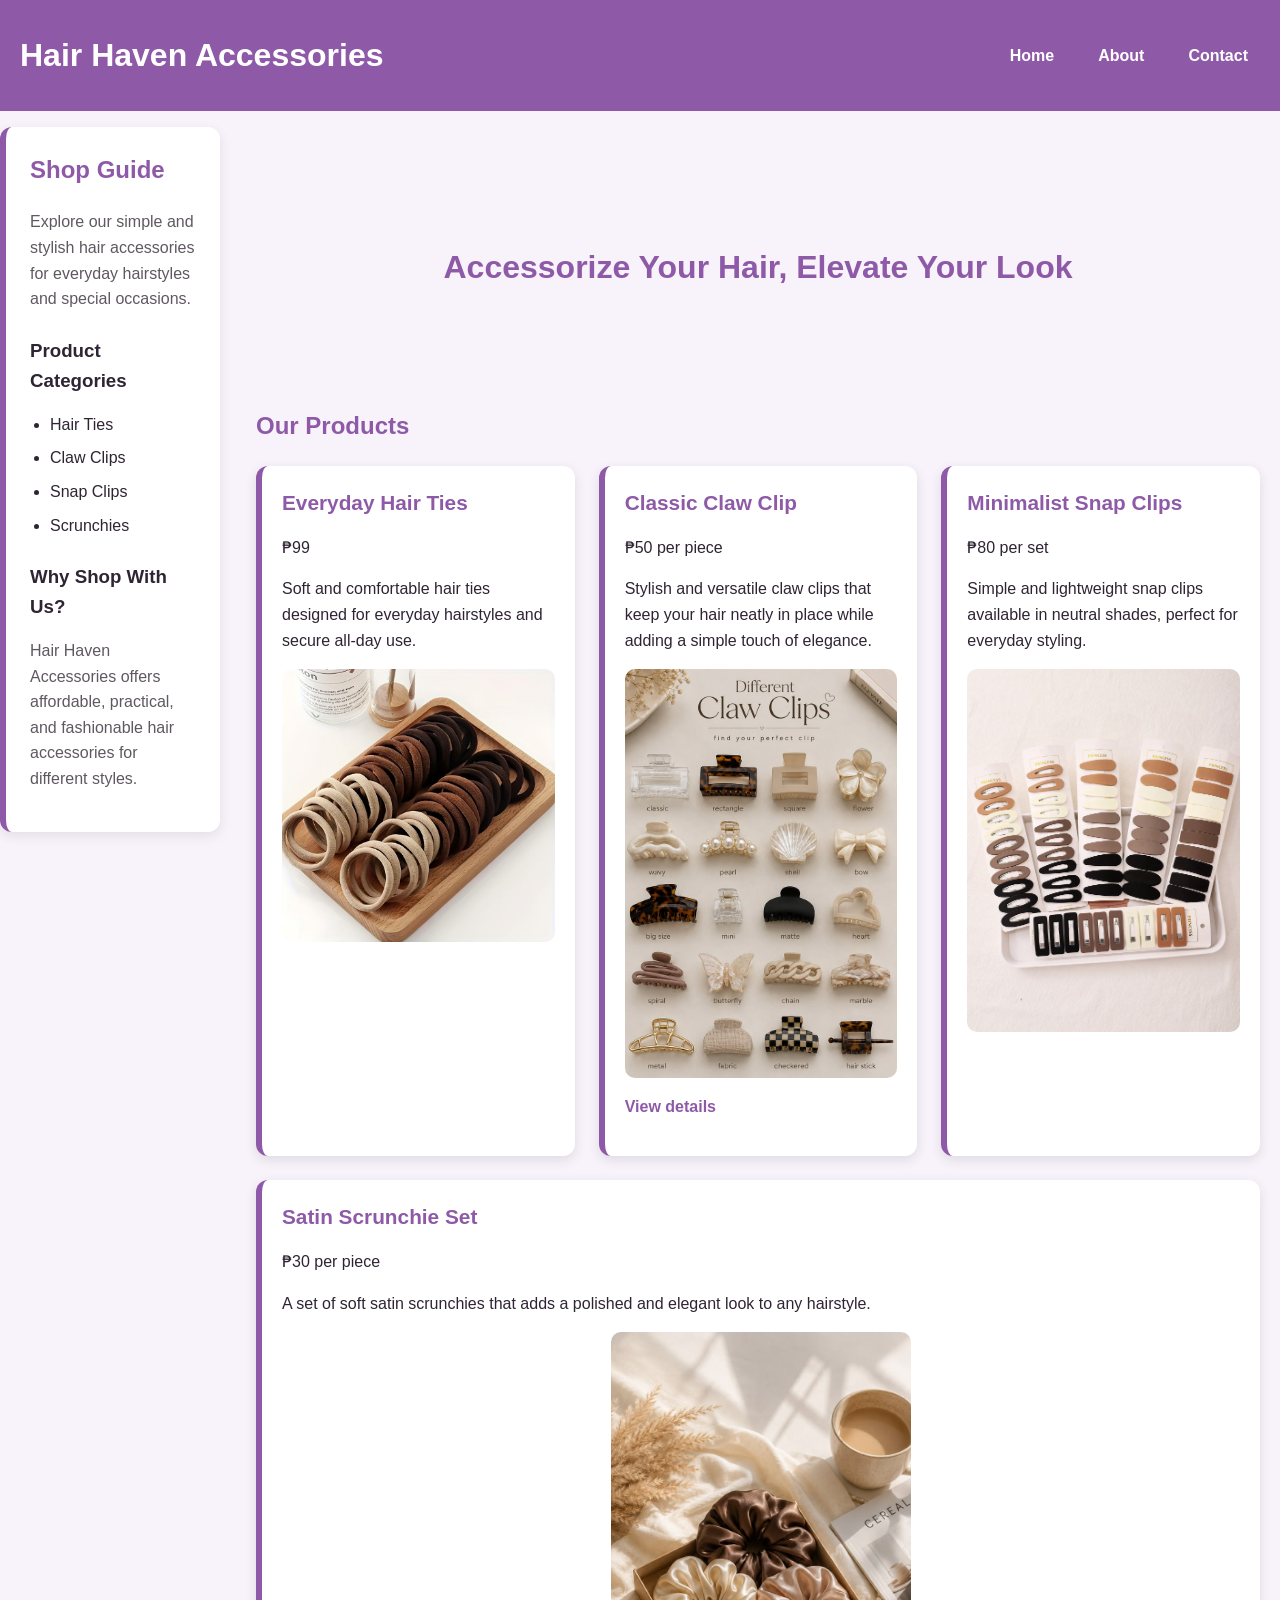
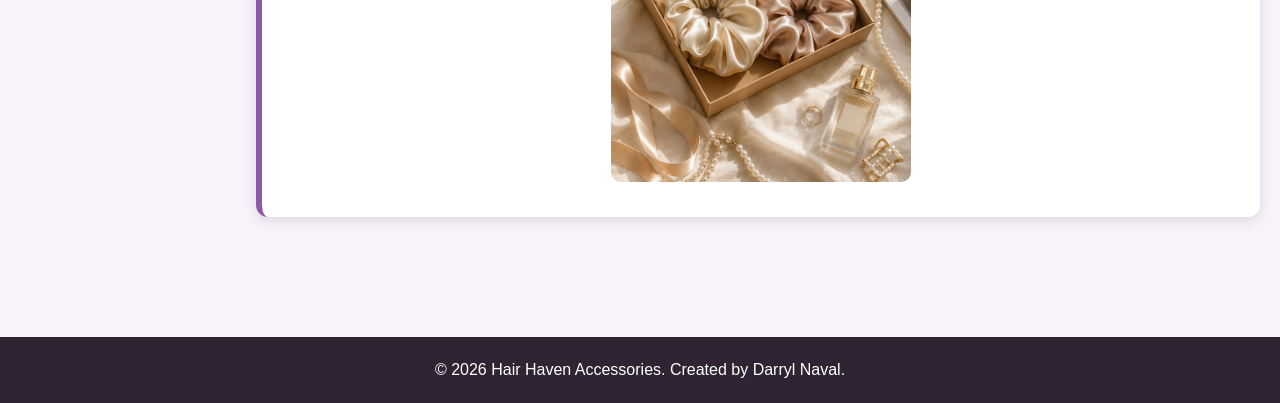
==== commit d1a80d1e: "7.2 Make Your Shop Responsive" ====
--- a/index.html
+++ b/index.html
@@ -65,8 +65,6 @@
 
         <main>
 
-            <!-- CENTERED HERO SECTION -->
-
             <section class="hero-section">
 
                 <h2>Accessorize Your Hair, Elevate Your Look</h2>
@@ -74,19 +72,11 @@
             </section>
 
 
-            <!-- PRODUCTS SECTION -->
-
             <section class="products-section">
 
                 <h2>Our Products</h2>
 
-
-                <!-- PRODUCT GRID -->
-
                 <div class="product-grid">
-
-
-                    <!-- PRODUCT 1 -->
 
                     <article class="product-card">
 
@@ -107,8 +97,6 @@
 
                     </article>
 
-
-                    <!-- PRODUCT 2 -->
 
                     <article class="product-card">
 
@@ -136,8 +124,6 @@
                     </article>
 
 
-                    <!-- PRODUCT 3 -->
-
                     <article class="product-card">
 
                         <h3>Minimalist Snap Clips</h3>
@@ -158,8 +144,6 @@
                     </article>
 
 
-                    <!-- PRODUCT 4 -->
-
                     <article class="product-card">
 
                         <h3>Satin Scrunchie Set</h3>
@@ -179,10 +163,7 @@
 
                     </article>
 
-
                 </div>
-                <!-- END PRODUCT GRID -->
-
 
             </section>
 
--- a/style.css
+++ b/style.css
@@ -28,31 +28,44 @@
     line-height: 1.6;
     color: var(--dark-ink);
     background-color: var(--light-background);
+
+    /* Prevent sideways scrolling */
+    overflow-x: hidden;
 }
 
 img {
+    display: block;
     max-width: 100%;
     height: auto;
 }
 
 
 /* =========================================
-   3. PAGE GRID LAYOUT
-   ========================================= */
+   3. MOBILE-FIRST PAGE GRID
+   ========================================= */
+
+/*
+   Base layout: mobile
+
+   Main content comes BEFORE the sidebar.
+*/
 
 .page {
     display: grid;
 
-    grid-template-columns: 220px 1fr;
+    grid-template-columns: 1fr;
 
     grid-template-areas:
-        "masthead masthead"
-        "side     main"
-        "foot     foot";
+        "masthead"
+        "main"
+        "side"
+        "foot";
 
     gap: 16px;
 
     min-height: 100vh;
+
+    width: 100%;
 }
 
 
@@ -64,12 +77,12 @@
     grid-area: masthead;
 }
 
+main {
+    grid-area: main;
+}
+
 aside {
     grid-area: side;
-}
-
-main {
-    grid-area: main;
 }
 
 footer {
@@ -84,30 +97,45 @@
 header {
     background-color: var(--brand);
     color: white;
-    padding: 30px 20px;
+
+    padding: 24px 16px;
 
     display: flex;
-    justify-content: space-between;
+    flex-direction: column;
+    justify-content: center;
     align-items: center;
 
-    gap: 20px;
+    gap: 16px;
+
+    min-width: 0;
 }
 
 header h1 {
     margin: 0;
-    font-size: 2rem;
+
+    font-size: 1.6rem;
+
+    text-align: center;
 }
 
 
 /* =========================================
    3.3 NAVIGATION - FLEXBOX
    ========================================= */
+
+header nav {
+    width: 100%;
+}
 
 header nav ul {
     display: flex;
-    gap: 20px;
+    flex-wrap: wrap;
+    justify-content: center;
+
+    gap: 8px;
 
     list-style: none;
+
     padding: 0;
     margin: 0;
 }
@@ -117,10 +145,17 @@
 }
 
 header nav a {
+    display: block;
+
     color: white;
+
     text-decoration: none;
+
     font-weight: bold;
-    padding: 8px 12px;
+
+    padding: 8px 10px;
+
+    overflow-wrap: anywhere;
 }
 
 header nav a:hover {
@@ -134,31 +169,46 @@
 
 aside {
     background-color: white;
+
     border-left: 6px solid var(--brand);
+
     border-radius: 12px;
 
-    padding: 24px;
+    padding: 20px 16px;
+
+    margin: 0 16px;
+
+    min-width: 0;
 
     box-shadow: 0 4px 12px rgba(47, 36, 51, 0.10);
 }
 
 aside h2 {
     color: var(--brand);
+
     margin-top: 0;
+
+    overflow-wrap: anywhere;
 }
 
 aside h3 {
     color: var(--dark-ink);
+
     margin-top: 24px;
+
     margin-bottom: 8px;
 }
 
 aside p {
     color: var(--muted-grey);
+
+    overflow-wrap: anywhere;
 }
 
 aside ul {
     padding-left: 20px;
+
+    margin-bottom: 0;
 }
 
 aside li {
@@ -172,36 +222,53 @@
 
 main {
     min-width: 0;
-    padding: 40px 20px;
+
+    width: 100%;
+
+    padding: 24px 16px;
 }
 
 section {
     margin-bottom: 40px;
+
+    min-width: 0;
 }
 
 section h2 {
     color: var(--brand);
+
     margin-bottom: 20px;
-}
-
-
-/* =========================================
-   4.1 CENTERED HERO SECTION
+
+    overflow-wrap: anywhere;
+}
+
+
+/* =========================================
+   4.1 HERO SECTION
    ========================================= */
 
 .hero-section {
-    min-height: 200px;
+    min-height: 180px;
 
     display: flex;
+
     justify-content: center;
+
     align-items: center;
 
     text-align: center;
+
+    padding: 20px;
 }
 
 .hero-section h2 {
     color: var(--brand);
+
     margin: 0;
+
+    font-size: 1.7rem;
+
+    overflow-wrap: anywhere;
 }
 
 
@@ -211,27 +278,44 @@
 
 footer {
     background-color: var(--dark-ink);
+
     color: white;
 
     text-align: center;
 
-    padding: 20px;
-    margin-top: 40px;
+    padding: 20px 16px;
+
+    margin-top: 24px;
+
+    min-width: 0;
 }
 
 footer p {
     margin: 0;
+
+    overflow-wrap: anywhere;
 }
 
 
 /* =========================================
    6. PRODUCT GRID - FLEXBOX
    ========================================= */
+
+/*
+   The product grid remains Flexbox.
+   Cards wrap automatically on smaller screens.
+*/
 
 .product-grid {
     display: flex;
+
     flex-wrap: wrap;
-    gap: 24px;
+
+    gap: 20px;
+
+    width: 100%;
+
+    min-width: 0;
 }
 
 
@@ -240,14 +324,18 @@
    ========================================= */
 
 .product-card {
-    flex: 1 1 240px;
+    flex: 1 1 100%;
+
+    min-width: 0;
 
     background-color: white;
 
     border-radius: 12px;
+
     border-left: 6px solid var(--brand);
 
     padding: 20px;
+
     margin-bottom: 0;
 
     box-shadow: 0 4px 12px rgba(47, 36, 51, 0.12);
@@ -256,21 +344,29 @@
 .product-card h3 {
     color: var(--brand);
 
-    font-size: 1.35rem;
+    font-size: 1.3rem;
 
     margin-top: 0;
+
     margin-bottom: 10px;
+
+    overflow-wrap: anywhere;
 }
 
 .product-card p {
     color: var(--dark-ink);
+
+    overflow-wrap: anywhere;
 }
 
 .product-card img {
     display: block;
 
     width: 100%;
+
     max-width: 300px;
+
+    height: auto;
 
     margin: 15px auto;
 
@@ -283,6 +379,8 @@
     font-weight: bold;
 
     text-decoration: none;
+
+    overflow-wrap: anywhere;
 }
 
 .product-card a:hover {
@@ -295,9 +393,13 @@
    ========================================= */
 
 form {
+    width: 100%;
+
+    max-width: 100%;
+
     background-color: white;
 
-    padding: 25px;
+    padding: 16px;
 
     border-radius: 12px;
 
@@ -305,11 +407,15 @@
 }
 
 fieldset {
+    width: 100%;
+
+    min-width: 0;
+
     border: 1px solid #cfc5d2;
 
     border-radius: 10px;
 
-    padding: 20px;
+    padding: 16px;
 
     margin-bottom: 20px;
 }
@@ -320,18 +426,26 @@
     font-weight: bold;
 
     padding: 0 8px;
+
+    max-width: 100%;
+
+    overflow-wrap: anywhere;
 }
 
 label {
     font-weight: bold;
+
+    overflow-wrap: anywhere;
 }
 
 input,
 select,
 textarea {
-    width: 100%;
-
-    max-width: 600px;
+    display: block;
+
+    width: 100%;
+
+    max-width: 100%;
 
     padding: 12px;
 
@@ -359,6 +473,7 @@
 textarea:focus,
 select:focus {
     outline: 3px solid var(--brand);
+
     outline-offset: 2px;
 }
 
@@ -383,6 +498,8 @@
     font: inherit;
 
     font-weight: bold;
+
+    max-width: 100%;
 }
 
 button:hover {
@@ -391,6 +508,7 @@
 
 button:focus {
     outline: 3px solid var(--brand);
+
     outline-offset: 2px;
 }
 
@@ -405,11 +523,15 @@
     border-collapse: collapse;
 
     background-color: white;
+
+    display: block;
+
+    overflow-x: auto;
 }
 
 th,
 td {
-    padding: 12px;
+    padding: 10px;
 
     border: 1px solid #cfc5d2;
 
@@ -420,4 +542,122 @@
     background-color: var(--brand);
 
     color: white;
+}
+
+
+/* =========================================
+   11. TABLET AND UP
+   ========================================= */
+
+/*
+   At 700px and wider, enhance the mobile layout
+   into the desktop/tablet layout.
+*/
+
+@media (min-width: 700px) {
+
+    .page {
+        grid-template-columns: 220px 1fr;
+
+        grid-template-areas:
+            "masthead masthead"
+            "side     main"
+            "foot     foot";
+    }
+
+
+    /* -----------------------------------------
+       HEADER
+       ----------------------------------------- */
+
+    header {
+        flex-direction: row;
+
+        justify-content: space-between;
+
+        align-items: center;
+
+        padding: 30px 20px;
+    }
+
+    header h1 {
+        font-size: 2rem;
+
+        text-align: left;
+    }
+
+    header nav {
+        width: auto;
+    }
+
+    header nav ul {
+        justify-content: flex-end;
+
+        gap: 20px;
+    }
+
+    header nav a {
+        padding: 8px 12px;
+    }
+
+
+    /* -----------------------------------------
+       SIDEBAR
+       ----------------------------------------- */
+
+    aside {
+        margin: 0;
+
+        padding: 24px;
+
+        align-self: start;
+    }
+
+
+    /* -----------------------------------------
+       MAIN
+       ----------------------------------------- */
+
+    main {
+        padding: 40px 20px;
+    }
+
+
+    /* -----------------------------------------
+       HERO
+       ----------------------------------------- */
+
+    .hero-section {
+        min-height: 200px;
+    }
+
+    .hero-section h2 {
+        font-size: 2rem;
+    }
+
+
+    /* -----------------------------------------
+       PRODUCT CARDS
+       ----------------------------------------- */
+
+    .product-grid {
+        gap: 24px;
+    }
+
+    .product-card {
+        flex: 1 1 240px;
+    }
+
+
+    /* -----------------------------------------
+       FORMS
+       ----------------------------------------- */
+
+    form {
+        padding: 25px;
+    }
+
+    fieldset {
+        padding: 20px;
+    }
 }
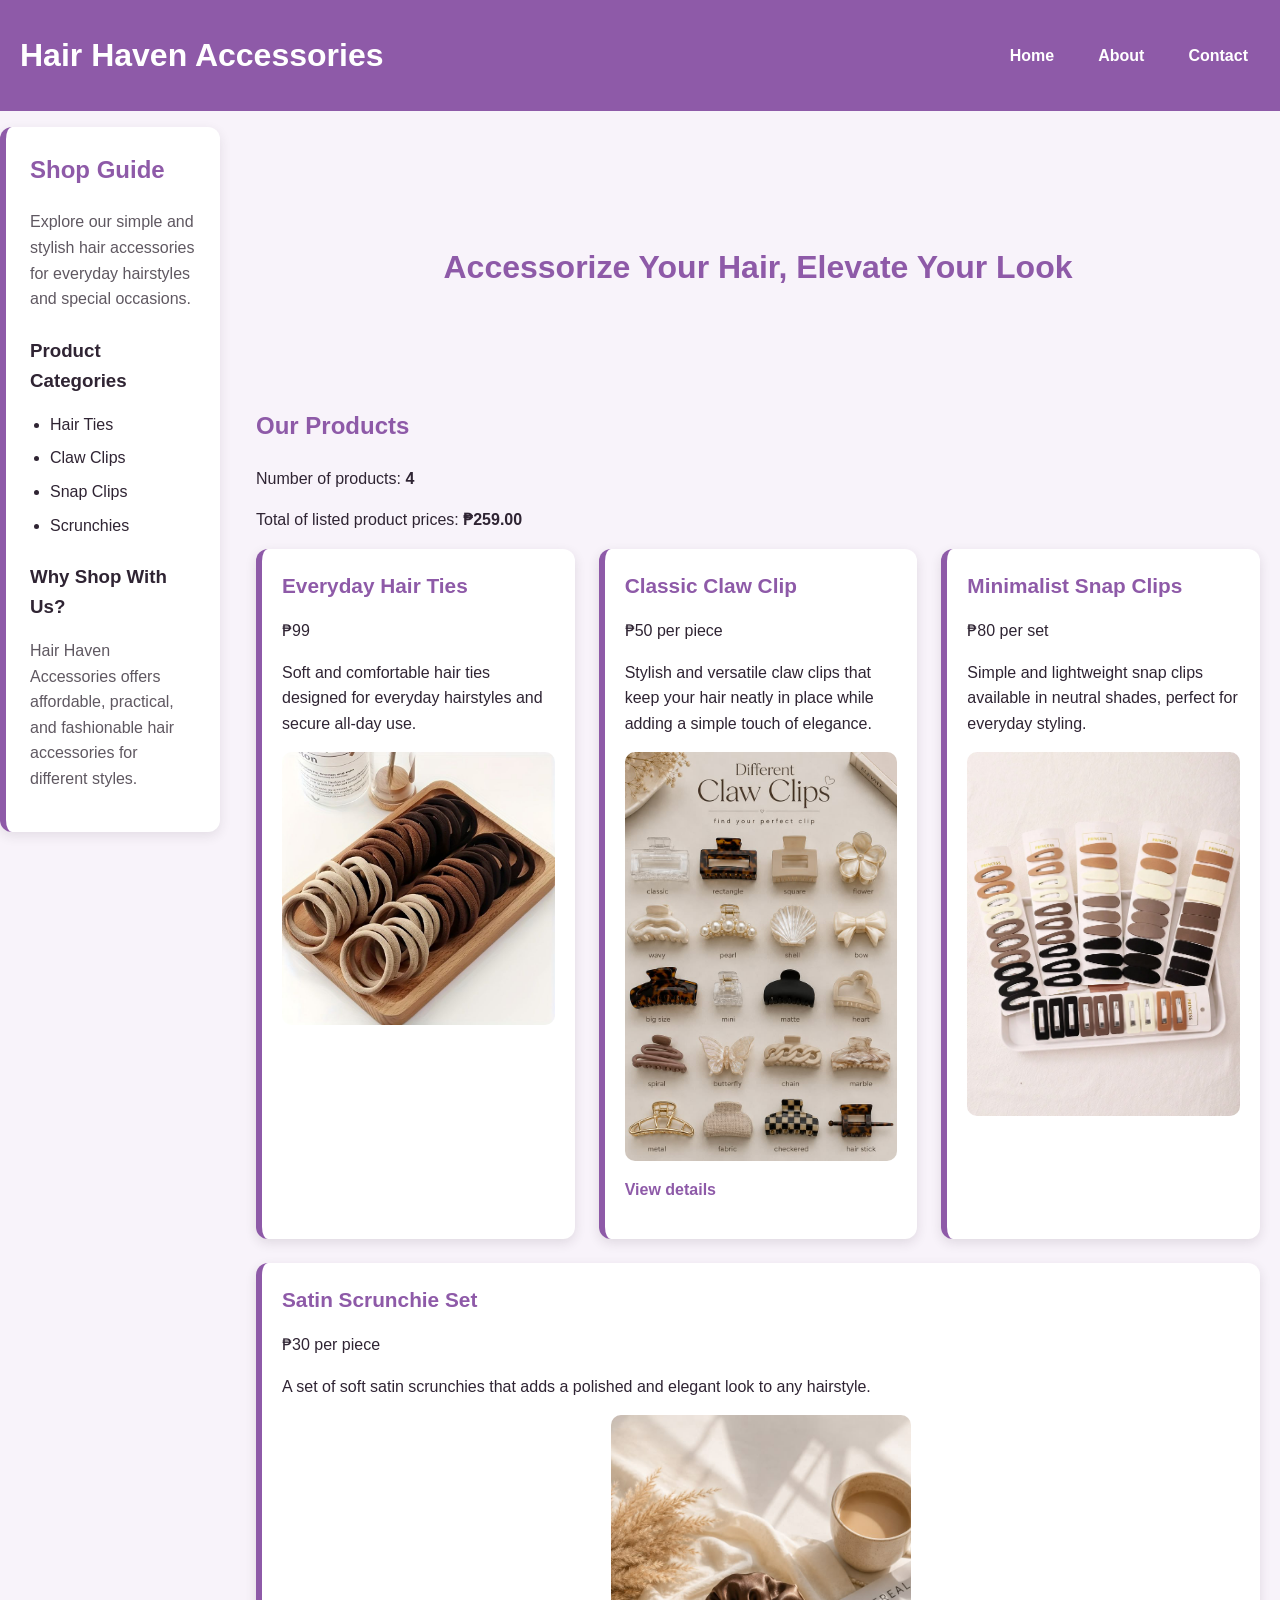
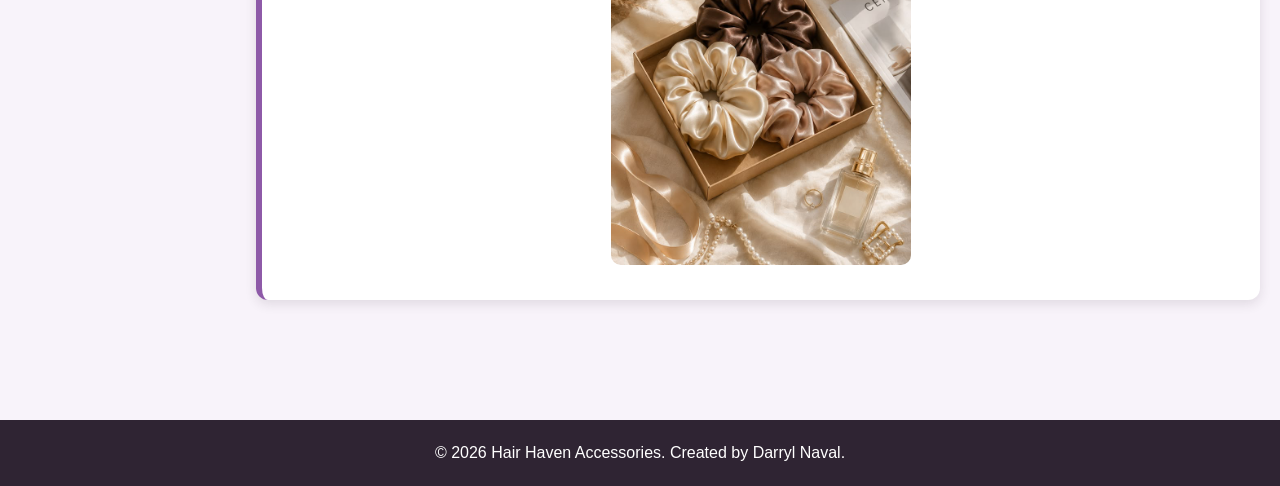
==== commit c04706dc: "8.2 Add JavaScript to Your Shop" ====
--- a/index.html
+++ b/index.html
@@ -1,25 +1,17 @@
+
 <!DOCTYPE html>
 <html lang="en">
-
 <head>
     <meta charset="UTF-8">
     <meta name="viewport" content="width=device-width, initial-scale=1.0">
-
     <title>Hair Haven Accessories</title>
-
     <link rel="stylesheet" href="style.css">
 </head>
-
 <body>
-
     <div class="page">
 
-        <!-- HEADER -->
-
         <header>
-
-            <h1>Hair Haven Accessories</h1>
-
+            <h1 id="shopName">Hair Haven Accessories</h1>
             <nav>
                 <ul>
                     <li><a href="index.html">Home</a></li>
@@ -27,23 +19,16 @@
                     <li><a href="contact.html">Contact</a></li>
                 </ul>
             </nav>
-
         </header>
 
-
-        <!-- SIDEBAR -->
-
         <aside>
-
             <h2>Shop Guide</h2>
-
             <p>
                 Explore our simple and stylish hair accessories for
                 everyday hairstyles and special occasions.
             </p>
 
             <h3>Product Categories</h3>
-
             <ul>
                 <li>Hair Ties</li>
                 <li>Claw Clips</li>
@@ -52,136 +37,101 @@
             </ul>
 
             <h3>Why Shop With Us?</h3>
-
             <p>
                 Hair Haven Accessories offers affordable, practical,
                 and fashionable hair accessories for different styles.
             </p>
-
         </aside>
 
-
-        <!-- MAIN -->
-
         <main>
-
             <section class="hero-section">
-
                 <h2>Accessorize Your Hair, Elevate Your Look</h2>
-
             </section>
 
+            <section class="products-section">
+                <h2>Our Products</h2>
 
-            <section class="products-section">
-
-                <h2>Our Products</h2>
+                <p>Number of products: <strong id="productCount">0</strong></p>
+                <p>
+                    Total of listed product prices:
+                    <strong id="productTotal">₱0.00</strong>
+                </p>
 
                 <div class="product-grid">
 
-                    <article class="product-card">
-
+                    <article class="product-card" data-price="99">
                         <h3>Everyday Hair Ties</h3>
-
                         <p>₱99</p>
-
                         <p>
                             Soft and comfortable hair ties designed for everyday
                             hairstyles and secure all-day use.
                         </p>
-
                         <img
                             src="hairtie.jpg"
                             alt="Neutral-colored fabric hair ties arranged on a wooden tray"
                             width="300"
                         >
-
                     </article>
 
-
-                    <article class="product-card">
-
+                    <article class="product-card" data-price="50">
                         <h3>Classic Claw Clip</h3>
-
                         <p>₱50 per piece</p>
-
                         <p>
                             Stylish and versatile claw clips that keep your hair
                             neatly in place while adding a simple touch of elegance.
                         </p>
-
                         <img
                             src="clamp.jpg"
                             alt="Collection of neutral-colored claw clips in different shapes and designs"
                             width="300"
                         >
-
                         <p>
                             <a href="products/classic-claw-clip.html">
                                 View details
                             </a>
                         </p>
-
                     </article>
 
-
-                    <article class="product-card">
-
+                    <article class="product-card" data-price="80">
                         <h3>Minimalist Snap Clips</h3>
-
                         <p>₱80 per set</p>
-
                         <p>
                             Simple and lightweight snap clips available in neutral
                             shades, perfect for everyday styling.
                         </p>
-
                         <img
                             src="snapclip.jpg"
                             alt="Set of neutral-colored snap hair clips arranged on a white tray"
                             width="300"
                         >
-
                     </article>
 
-
-                    <article class="product-card">
-
+                    <article class="product-card" data-price="30">
                         <h3>Satin Scrunchie Set</h3>
-
                         <p>₱30 per piece</p>
-
                         <p>
                             A set of soft satin scrunchies that adds a polished and
                             elegant look to any hairstyle.
                         </p>
-
                         <img
                             src="scrunchies.jpg"
                             alt="Three satin scrunchies in cream, beige, and brown colors inside a box"
                             width="300"
                         >
-
                     </article>
 
                 </div>
-
             </section>
-
         </main>
 
-
-        <!-- FOOTER -->
-
         <footer>
-
-            <p>
-                &copy; 2026 Hair Haven Accessories. Created by Darryl Naval.
+            <p id="copyright">
+                © 2026 Hair Haven Accessories. Created by Darryl Naval.
             </p>
-
         </footer>
 
     </div>
 
+    <script src="script.js"></script>
 </body>
-
-</html>+</html>
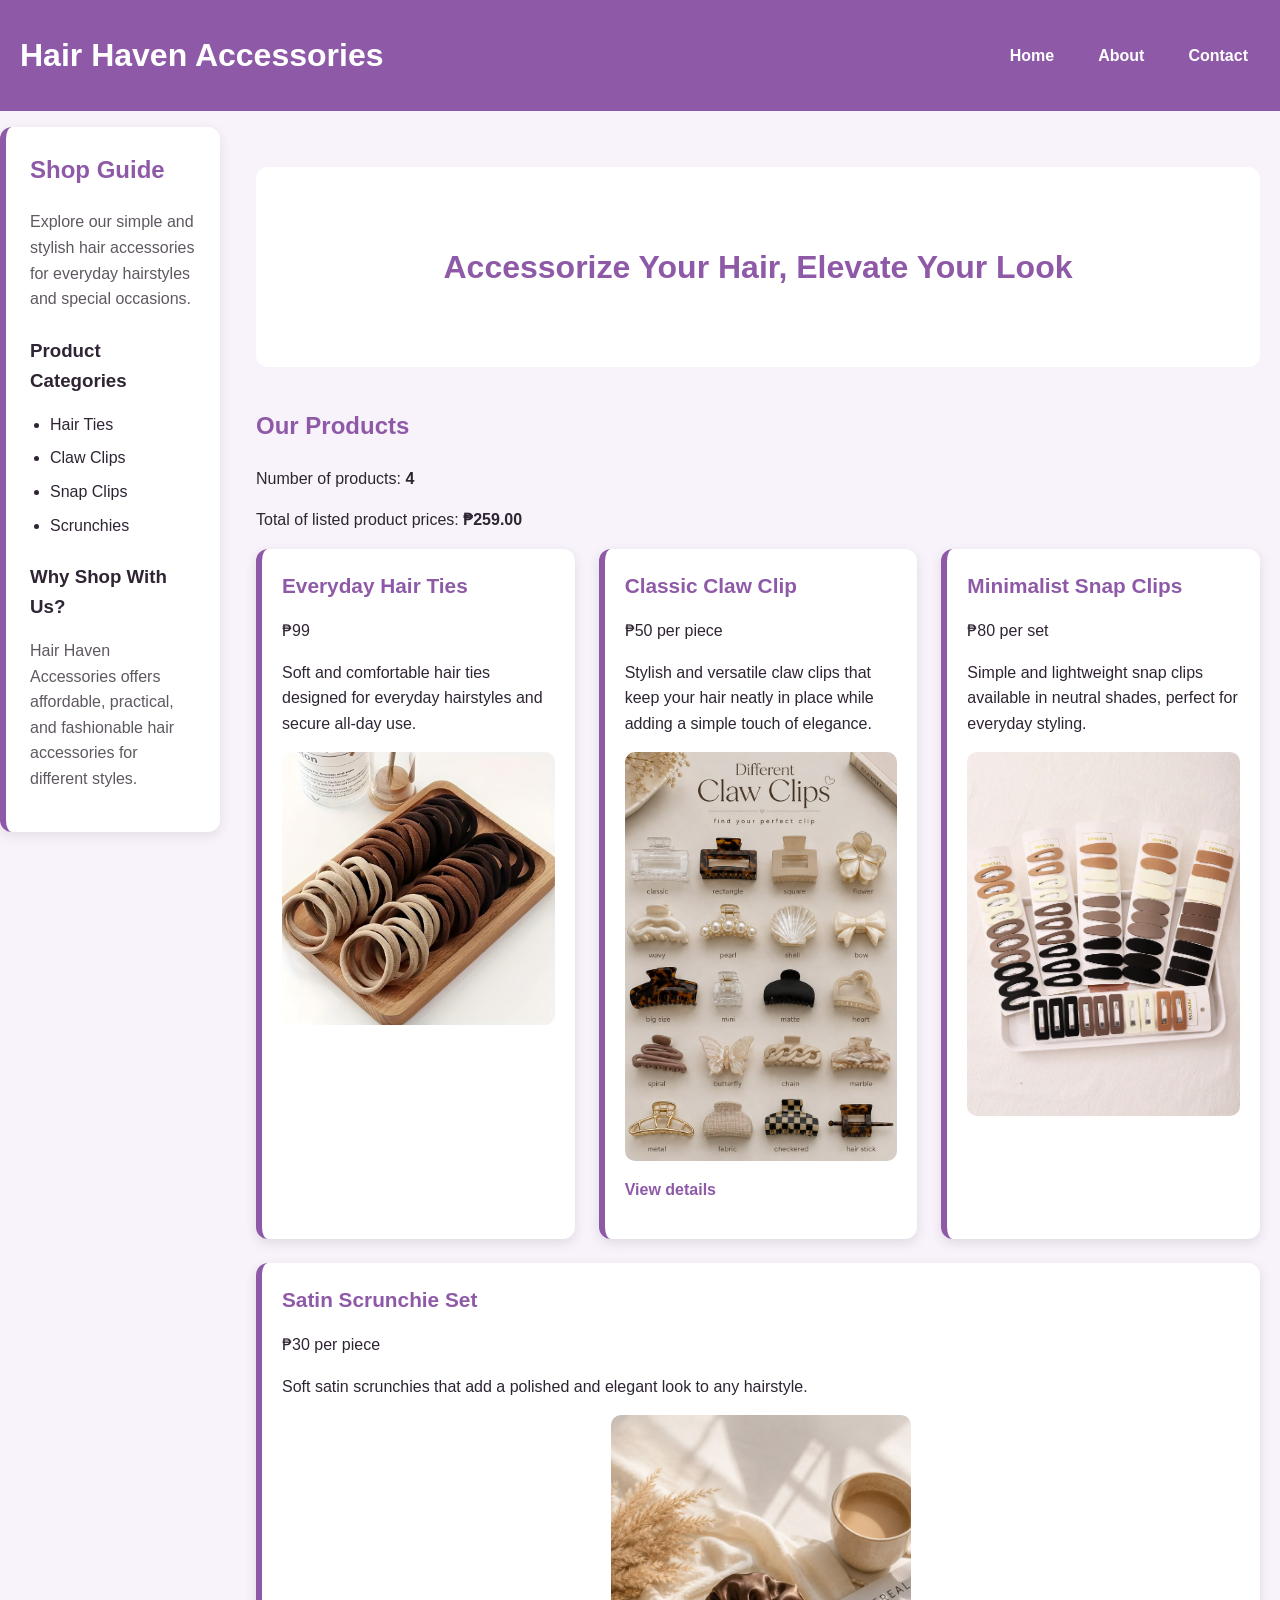
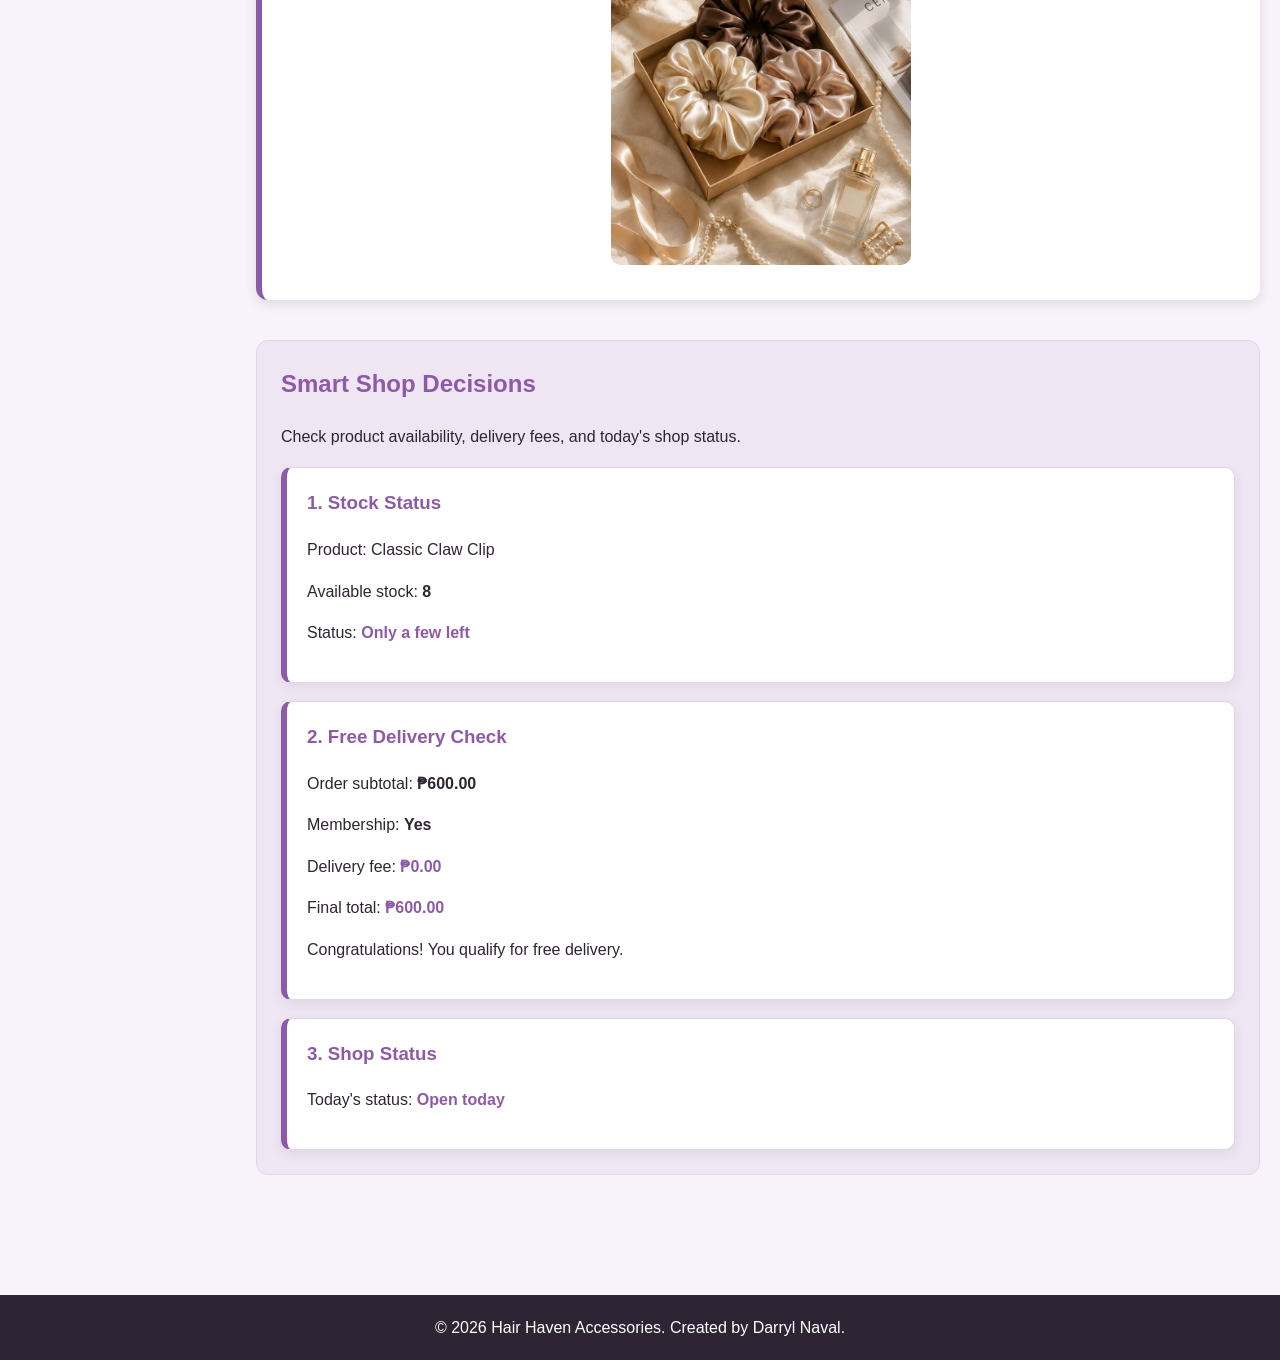
==== commit c0e0636d: "8.4 Make Your Shop Decide" ====
--- a/index.html
+++ b/index.html
@@ -10,6 +10,7 @@
 <body>
     <div class="page">
 
+        <!-- HEADER -->
         <header>
             <h1 id="shopName">Hair Haven Accessories</h1>
             <nav>
@@ -21,6 +22,7 @@
             </nav>
         </header>
 
+        <!-- SIDEBAR -->
         <aside>
             <h2>Shop Guide</h2>
             <p>
@@ -43,15 +45,21 @@
             </p>
         </aside>
 
+        <!-- MAIN CONTENT -->
         <main>
             <section class="hero-section">
                 <h2>Accessorize Your Hair, Elevate Your Look</h2>
             </section>
 
+            <!-- PRODUCTS -->
             <section class="products-section">
                 <h2>Our Products</h2>
 
-                <p>Number of products: <strong id="productCount">0</strong></p>
+                <p>
+                    Number of products:
+                    <strong id="productCount">0</strong>
+                </p>
+
                 <p>
                     Total of listed product prices:
                     <strong id="productTotal">₱0.00</strong>
@@ -63,8 +71,8 @@
                         <h3>Everyday Hair Ties</h3>
                         <p>₱99</p>
                         <p>
-                            Soft and comfortable hair ties designed for everyday
-                            hairstyles and secure all-day use.
+                            Soft and comfortable hair ties designed for
+                            everyday hairstyles and secure all-day use.
                         </p>
                         <img
                             src="hairtie.jpg"
@@ -77,12 +85,13 @@
                         <h3>Classic Claw Clip</h3>
                         <p>₱50 per piece</p>
                         <p>
-                            Stylish and versatile claw clips that keep your hair
-                            neatly in place while adding a simple touch of elegance.
+                            Stylish and versatile claw clips that keep your
+                            hair neatly in place while adding a simple touch
+                            of elegance.
                         </p>
                         <img
                             src="clamp.jpg"
-                            alt="Collection of neutral-colored claw clips in different shapes and designs"
+                            alt="Collection of neutral-colored claw clips"
                             width="300"
                         >
                         <p>
@@ -96,12 +105,12 @@
                         <h3>Minimalist Snap Clips</h3>
                         <p>₱80 per set</p>
                         <p>
-                            Simple and lightweight snap clips available in neutral
-                            shades, perfect for everyday styling.
+                            Simple and lightweight snap clips available in
+                            neutral shades, perfect for everyday styling.
                         </p>
                         <img
                             src="snapclip.jpg"
-                            alt="Set of neutral-colored snap hair clips arranged on a white tray"
+                            alt="Set of neutral-colored snap hair clips"
                             width="300"
                         >
                     </article>
@@ -110,20 +119,77 @@
                         <h3>Satin Scrunchie Set</h3>
                         <p>₱30 per piece</p>
                         <p>
-                            A set of soft satin scrunchies that adds a polished and
+                            Soft satin scrunchies that add a polished and
                             elegant look to any hairstyle.
                         </p>
                         <img
                             src="scrunchies.jpg"
-                            alt="Three satin scrunchies in cream, beige, and brown colors inside a box"
+                            alt="Satin scrunchies in cream, beige, and brown"
                             width="300"
                         >
                     </article>
 
                 </div>
             </section>
+
+            <!-- ACTIVITY 8.4: SHOP DECISIONS -->
+            <section class="shop-decisions">
+                <h2>Smart Shop Decisions</h2>
+                <p>
+                    Check product availability, delivery fees, and
+                    today's shop status.
+                </p>
+
+                <!-- DECISION 1: STOCK STATUS -->
+                <article class="decision-card">
+                    <h3>1. Stock Status</h3>
+                    <p>
+                        Product: Classic Claw Clip
+                    </p>
+                    <p>
+                        Available stock:
+                        <strong id="stockCount">0</strong>
+                    </p>
+                    <p>
+                        Status:
+                        <strong id="stockStatus">Checking stock...</strong>
+                    </p>
+                </article>
+
+                <!-- DECISION 2: FREE DELIVERY -->
+                <article class="decision-card">
+                    <h3>2. Free Delivery Check</h3>
+                    <p>
+                        Order subtotal:
+                        <strong id="orderTotal">₱0.00</strong>
+                    </p>
+                    <p>
+                        Membership:
+                        <strong id="memberStatus">Checking...</strong>
+                    </p>
+                    <p>
+                        Delivery fee:
+                        <strong id="deliveryFee">₱0.00</strong>
+                    </p>
+                    <p>
+                        Final total:
+                        <strong id="finalTotal">₱0.00</strong>
+                    </p>
+                    <p id="deliveryMessage"></p>
+                </article>
+
+                <!-- DECISION 3: SHOP STATUS -->
+                <article class="decision-card">
+                    <h3>3. Shop Status</h3>
+                    <p>
+                        Today's status:
+                        <strong id="shopStatus">Checking...</strong>
+                    </p>
+                </article>
+            </section>
         </main>
 
+        <!-- FOOTER -->
         <footer>
             <p id="copyright">
                 © 2026 Hair Haven Accessories. Created by Darryl Naval.
--- a/style.css
+++ b/style.css
@@ -1,18 +1,20 @@
-/* =========================================
-   1. VARIABLES
-   ========================================= */
+
+/* =========================================
+   1. CSS VARIABLES
+========================================= */
 
 :root {
     --brand: #8e5aa8;
     --dark-ink: #2f2433;
     --muted-grey: #5f5861;
     --light-background: #f8f3fa;
-}
-
+    --white: #ffffff;
+    --border: #e1d5e8;
+}
 
 /* =========================================
    2. BASE STYLES
-   ========================================= */
+========================================= */
 
 * {
     box-sizing: border-box;
@@ -28,8 +30,6 @@
     line-height: 1.6;
     color: var(--dark-ink);
     background-color: var(--light-background);
-
-    /* Prevent sideways scrolling */
     overflow-x: hidden;
 }
 
@@ -39,39 +39,30 @@
     height: auto;
 }
 
-
-/* =========================================
-   3. MOBILE-FIRST PAGE GRID
-   ========================================= */
-
-/*
-   Base layout: mobile
-
-   Main content comes BEFORE the sidebar.
-*/
+a {
+    overflow-wrap: anywhere;
+}
+
+h2 {
+    color: var(--brand);
+}
+
+/* =========================================
+   3. PAGE GRID WITH NAMED AREAS
+========================================= */
 
 .page {
     display: grid;
-
     grid-template-columns: 1fr;
-
     grid-template-areas:
         "masthead"
         "main"
         "side"
         "foot";
-
     gap: 16px;
-
     min-height: 100vh;
-
-    width: 100%;
-}
-
-
-/* =========================================
-   3.1 GRID AREA ASSIGNMENTS
-   ========================================= */
+    width: 100%;
+}
 
 header {
     grid-area: masthead;
@@ -79,6 +70,7 @@
 
 main {
     grid-area: main;
+    min-width: 0;
 }
 
 aside {
@@ -89,39 +81,28 @@
     grid-area: foot;
 }
 
-
-/* =========================================
-   3.2 FLEXBOX HEADER
-   ========================================= */
+/* =========================================
+   4. HEADER AND NAVIGATION
+========================================= */
 
 header {
     background-color: var(--brand);
-    color: white;
-
+    color: var(--white);
     padding: 24px 16px;
-
     display: flex;
     flex-direction: column;
     justify-content: center;
     align-items: center;
-
     gap: 16px;
-
     min-width: 0;
 }
 
 header h1 {
     margin: 0;
-
     font-size: 1.6rem;
-
     text-align: center;
-}
-
-
-/* =========================================
-   3.3 NAVIGATION - FLEXBOX
-   ========================================= */
+    overflow-wrap: anywhere;
+}
 
 header nav {
     width: 100%;
@@ -131,11 +112,8 @@
     display: flex;
     flex-wrap: wrap;
     justify-content: center;
-
     gap: 8px;
-
     list-style: none;
-
     padding: 0;
     margin: 0;
 }
@@ -146,68 +124,48 @@
 
 header nav a {
     display: block;
-
-    color: white;
-
+    color: var(--white);
     text-decoration: none;
-
     font-weight: bold;
-
     padding: 8px 10px;
-
-    overflow-wrap: anywhere;
 }
 
 header nav a:hover {
     text-decoration: underline;
 }
 
-
-/* =========================================
-   3.4 SIDEBAR
-   ========================================= */
+/* =========================================
+   5. SIDEBAR
+========================================= */
 
 aside {
-    background-color: white;
-
+    background-color: var(--white);
     border-left: 6px solid var(--brand);
-
     border-radius: 12px;
-
     padding: 20px 16px;
-
     margin: 0 16px;
-
-    min-width: 0;
-
+    min-width: 0;
     box-shadow: 0 4px 12px rgba(47, 36, 51, 0.10);
 }
 
 aside h2 {
     color: var(--brand);
-
     margin-top: 0;
-
-    overflow-wrap: anywhere;
 }
 
 aside h3 {
     color: var(--dark-ink);
-
     margin-top: 24px;
-
     margin-bottom: 8px;
 }
 
 aside p {
     color: var(--muted-grey);
-
     overflow-wrap: anywhere;
 }
 
 aside ul {
     padding-left: 20px;
-
     margin-bottom: 0;
 }
 
@@ -215,226 +173,178 @@
     margin-bottom: 8px;
 }
 
-
-/* =========================================
-   4. MAIN CONTENT
-   ========================================= */
+/* =========================================
+   6. MAIN CONTENT
+========================================= */
 
 main {
-    min-width: 0;
-
-    width: 100%;
-
+    width: 100%;
     padding: 24px 16px;
 }
 
 section {
     margin-bottom: 40px;
-
     min-width: 0;
 }
 
 section h2 {
-    color: var(--brand);
-
     margin-bottom: 20px;
-
-    overflow-wrap: anywhere;
-}
-
-
-/* =========================================
-   4.1 HERO SECTION
-   ========================================= */
+    overflow-wrap: anywhere;
+}
+
+/* =========================================
+   6.1 HERO SECTION
+========================================= */
 
 .hero-section {
     min-height: 180px;
-
     display: flex;
-
     justify-content: center;
-
     align-items: center;
-
     text-align: center;
-
     padding: 20px;
+    background-color: var(--white);
+    border-radius: 12px;
 }
 
 .hero-section h2 {
     color: var(--brand);
-
     margin: 0;
-
     font-size: 1.7rem;
-
-    overflow-wrap: anywhere;
-}
-
-
-/* =========================================
-   5. FOOTER
-   ========================================= */
-
-footer {
-    background-color: var(--dark-ink);
-
-    color: white;
-
-    text-align: center;
-
-    padding: 20px 16px;
-
-    margin-top: 24px;
-
-    min-width: 0;
-}
-
-footer p {
-    margin: 0;
-
-    overflow-wrap: anywhere;
-}
-
-
-/* =========================================
-   6. PRODUCT GRID - FLEXBOX
-   ========================================= */
-
-/*
-   The product grid remains Flexbox.
-   Cards wrap automatically on smaller screens.
-*/
+    overflow-wrap: anywhere;
+}
+
+/* =========================================
+   7. PRODUCT GRID — FLEXBOX
+========================================= */
 
 .product-grid {
     display: flex;
-
     flex-wrap: wrap;
-
     gap: 20px;
-
-    width: 100%;
-
-    min-width: 0;
-}
-
-
-/* =========================================
-   6.1 PRODUCT CARDS
-   ========================================= */
+    width: 100%;
+    min-width: 0;
+}
 
 .product-card {
     flex: 1 1 100%;
-
-    min-width: 0;
-
-    background-color: white;
-
+    min-width: 0;
+    background-color: var(--white);
     border-radius: 12px;
-
     border-left: 6px solid var(--brand);
-
     padding: 20px;
-
-    margin-bottom: 0;
-
     box-shadow: 0 4px 12px rgba(47, 36, 51, 0.12);
 }
 
 .product-card h3 {
     color: var(--brand);
-
     font-size: 1.3rem;
-
     margin-top: 0;
-
     margin-bottom: 10px;
-
     overflow-wrap: anywhere;
 }
 
 .product-card p {
     color: var(--dark-ink);
-
     overflow-wrap: anywhere;
 }
 
 .product-card img {
-    display: block;
-
-    width: 100%;
-
+    width: 100%;
     max-width: 300px;
-
     height: auto;
-
     margin: 15px auto;
-
     border-radius: 10px;
 }
 
 .product-card a {
     color: var(--brand);
-
     font-weight: bold;
-
     text-decoration: none;
-
-    overflow-wrap: anywhere;
 }
 
 .product-card a:hover {
     text-decoration: underline;
 }
 
-
-/* =========================================
-   7. CONTACT AND ORDER FORMS
-   ========================================= */
+/* =========================================
+   8. ACTIVITY 8.4 — SHOP DECISIONS
+========================================= */
+
+.shop-decisions {
+    padding: 24px;
+    background-color: #efe6f4;
+    border-radius: 12px;
+    border: 1px solid var(--border);
+}
+
+.shop-decisions > h2 {
+    margin-top: 0;
+}
+
+.decision-card {
+    background-color: var(--white);
+    border: 1px solid var(--border);
+    border-left: 6px solid var(--brand);
+    border-radius: 10px;
+    padding: 20px;
+    margin-top: 18px;
+    box-shadow: 0 4px 12px rgba(47, 36, 51, 0.08);
+}
+
+.decision-card h3 {
+    color: var(--brand);
+    margin-top: 0;
+}
+
+.decision-card p {
+    overflow-wrap: anywhere;
+}
+
+.decision-card strong {
+    color: var(--dark-ink);
+}
+
+#stockStatus,
+#deliveryFee,
+#finalTotal,
+#shopStatus {
+    color: var(--brand);
+    font-weight: bold;
+}
+
+/* =========================================
+   9. CONTACT AND ORDER FORMS
+========================================= */
 
 form {
     width: 100%;
-
     max-width: 100%;
-
-    background-color: white;
-
+    background-color: var(--white);
     padding: 16px;
-
     border-radius: 12px;
-
     box-shadow: 0 4px 12px rgba(47, 36, 51, 0.10);
 }
 
 fieldset {
     width: 100%;
-
-    min-width: 0;
-
+    min-width: 0;
     border: 1px solid #cfc5d2;
-
     border-radius: 10px;
-
     padding: 16px;
-
     margin-bottom: 20px;
 }
 
 legend {
     color: var(--brand);
-
     font-weight: bold;
-
     padding: 0 8px;
-
     max-width: 100%;
-
     overflow-wrap: anywhere;
 }
 
 label {
     font-weight: bold;
-
     overflow-wrap: anywhere;
 }
 
@@ -442,63 +352,46 @@
 select,
 textarea {
     display: block;
-
-    width: 100%;
-
+    width: 100%;
     max-width: 100%;
-
     padding: 12px;
-
     border: 1px solid #a99fac;
-
     border-radius: 6px;
-
     font: inherit;
-
     color: var(--dark-ink);
-
-    background-color: white;
+    background-color: var(--white);
+}
+
+input[type="checkbox"],
+input[type="radio"] {
+    display: inline-block;
+    width: auto;
 }
 
 textarea {
     resize: vertical;
 }
-
-
-/* =========================================
-   8. FORM FOCUS STATE
-   ========================================= */
 
 input:focus,
 textarea:focus,
 select:focus {
     outline: 3px solid var(--brand);
-
     outline-offset: 2px;
 }
 
-
-/* =========================================
-   9. SUBMIT BUTTON
-   ========================================= */
+/* =========================================
+   10. BUTTONS
+========================================= */
 
 button {
     background-color: var(--brand);
-
-    color: white;
-
+    color: var(--white);
     padding: 12px 20px;
-
     border: none;
-
     border-radius: 6px;
-
     cursor: pointer;
-
     font: inherit;
-
     font-weight: bold;
-
     max-width: 100%;
 }
 
@@ -508,81 +401,73 @@
 
 button:focus {
     outline: 3px solid var(--brand);
-
     outline-offset: 2px;
 }
 
-
-/* =========================================
-   10. TABLE
-   ========================================= */
+/* =========================================
+   11. PRODUCT TABLES
+========================================= */
 
 table {
     width: 100%;
-
     border-collapse: collapse;
-
-    background-color: white;
-
+    background-color: var(--white);
     display: block;
-
     overflow-x: auto;
 }
 
 th,
 td {
     padding: 10px;
-
     border: 1px solid #cfc5d2;
-
     text-align: left;
 }
 
 th {
     background-color: var(--brand);
-
-    color: white;
-}
-
-
-/* =========================================
-   11. TABLET AND UP
-   ========================================= */
-
-/*
-   At 700px and wider, enhance the mobile layout
-   into the desktop/tablet layout.
-*/
+    color: var(--white);
+}
+
+/* =========================================
+   12. FOOTER
+========================================= */
+
+footer {
+    background-color: var(--dark-ink);
+    color: var(--white);
+    text-align: center;
+    padding: 20px 16px;
+    margin-top: 24px;
+    min-width: 0;
+}
+
+footer p {
+    margin: 0;
+    overflow-wrap: anywhere;
+}
+
+/* =========================================
+   13. TABLET AND DESKTOP
+========================================= */
 
 @media (min-width: 700px) {
-
     .page {
-        grid-template-columns: 220px 1fr;
-
+        grid-template-columns: 220px minmax(0, 1fr);
         grid-template-areas:
             "masthead masthead"
-            "side     main"
-            "foot     foot";
-    }
-
-
-    /* -----------------------------------------
-       HEADER
-       ----------------------------------------- */
+            "side main"
+            "foot foot";
+    }
 
     header {
         flex-direction: row;
-
         justify-content: space-between;
-
         align-items: center;
-
         padding: 30px 20px;
     }
 
     header h1 {
         font-size: 2rem;
-
         text-align: left;
     }
 
@@ -592,7 +477,6 @@
 
     header nav ul {
         justify-content: flex-end;
-
         gap: 20px;
     }
 
@@ -600,33 +484,16 @@
         padding: 8px 12px;
     }
 
-
-    /* -----------------------------------------
-       SIDEBAR
-       ----------------------------------------- */
-
     aside {
         margin: 0;
-
         padding: 24px;
-
         align-self: start;
     }
-
-
-    /* -----------------------------------------
-       MAIN
-       ----------------------------------------- */
 
     main {
         padding: 40px 20px;
     }
 
-
-    /* -----------------------------------------
-       HERO
-       ----------------------------------------- */
-
     .hero-section {
         min-height: 200px;
     }
@@ -635,11 +502,6 @@
         font-size: 2rem;
     }
 
-
-    /* -----------------------------------------
-       PRODUCT CARDS
-       ----------------------------------------- */
-
     .product-grid {
         gap: 24px;
     }
@@ -648,11 +510,6 @@
         flex: 1 1 240px;
     }
 
-
-    /* -----------------------------------------
-       FORMS
-       ----------------------------------------- */
-
     form {
         padding: 25px;
     }
@@ -660,4 +517,4 @@
     fieldset {
         padding: 20px;
     }
-}+}
